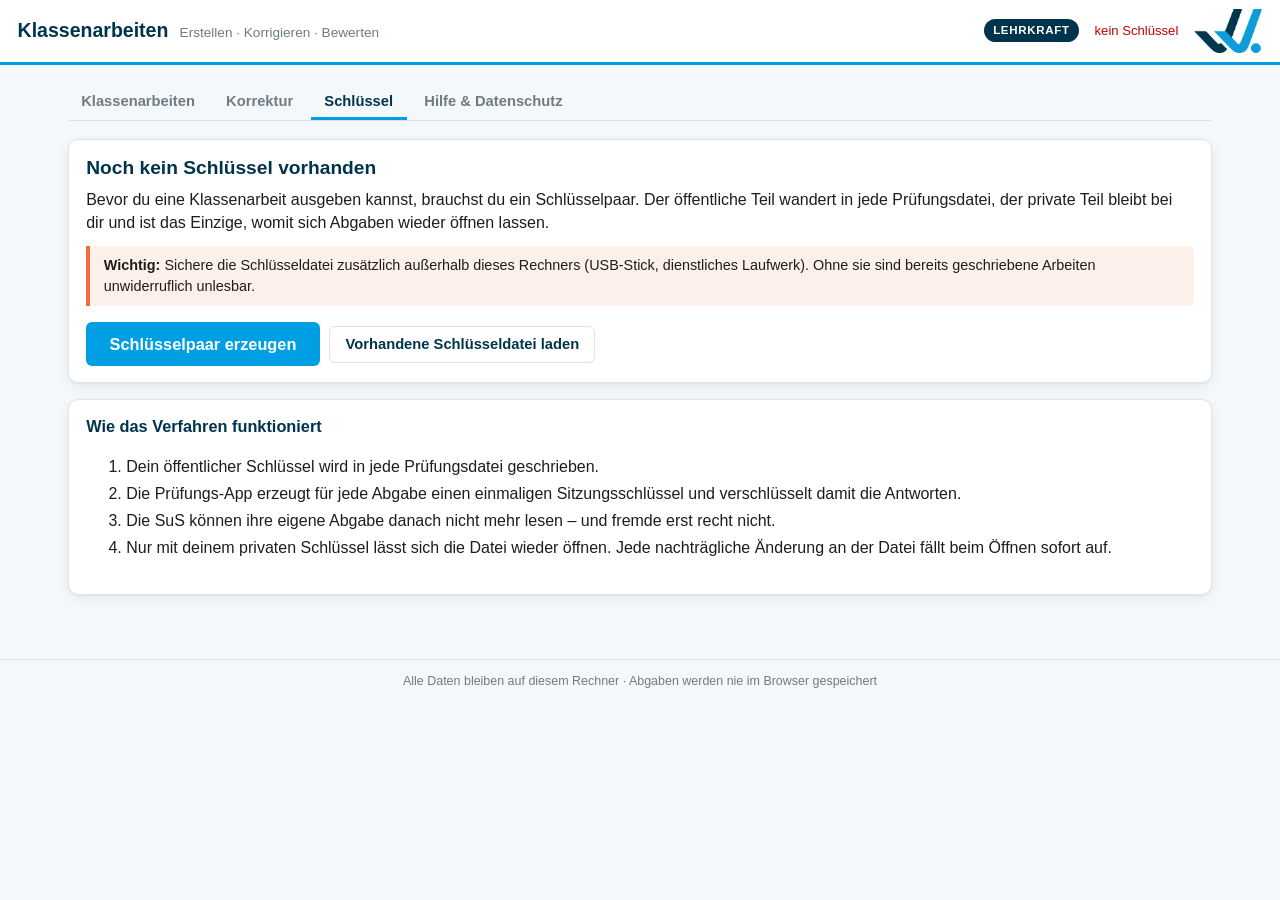
==== app/lehrer/index.html @ 2218c268 "Prüfungs-App, Lehrer-Werkzeug, Druckausgabe und Dokumentation Zwei getrennte Programme, beide rein l" ====
<!doctype html>
<html lang="de">
<head>
<meta charset="utf-8">
<meta name="viewport" content="width=device-width, initial-scale=1">
<meta name="robots" content="noindex, nofollow">
<title>Klassenarbeiten – Lehrkraft – JJWS</title>
<link rel="stylesheet" href="../shared/theme.css">
<link rel="stylesheet" href="../shared/druck.css">
<link rel="icon" href="../../assets/logo/JJWS_Bildmarke_bunt.png">
<style>
  .ablage-aktiv { outline: 3px dashed var(--blue); outline-offset: 4px; }
  .ablage {
    border: 2px dashed var(--grey-200);
    border-radius: var(--radius-lg);
    padding: 1.6rem 1.2rem;
    text-align: center;
    background: var(--paper);
  }
  .aufgaben-liste > li { list-style: none; }
  .aufgabe-karte {
    border: 1px solid var(--grey-200);
    border-left: 4px solid var(--blue);
    border-radius: var(--radius);
    background: var(--paper);
    margin-bottom: .7rem;
  }
  .aufgabe-karte > summary {
    cursor: pointer;
    padding: .6rem .8rem;
    display: flex;
    align-items: center;
    gap: .6rem;
    font-weight: 600;
    color: var(--navy);
  }
  .aufgabe-karte > summary::-webkit-details-marker { display: none; }
  .aufgabe-karte > summary::before { content: "▸"; color: var(--blue); }
  .aufgabe-karte[open] > summary::before { content: "▾"; }
  .aufgabe-karte .koerper { padding: .2rem .9rem 1rem; border-top: 1px solid var(--grey-100); }
  .teil-zeile {
    display: grid;
    gap: .4rem;
    align-items: center;
    padding: .35rem 0;
    border-bottom: 1px dotted var(--grey-200);
  }
  .teil-zeile:last-child { border-bottom: 0; }
  .sit-karte {
    border: 1px solid var(--grey-200);
    border-radius: var(--radius);
    padding: .7rem .85rem;
    cursor: pointer;
    background: var(--paper);
    text-align: left;
    font-family: var(--font);
  }
  .sit-karte:hover { border-color: var(--blue); background: var(--blue-100); }
  .sit-karte.gewaehlt { border-color: var(--blue); border-width: 2px; background: var(--blue-100); }
  .sus-liste button {
    width: 100%;
    text-align: left;
    border: 1px solid var(--grey-200);
    background: var(--paper);
    border-radius: var(--radius);
    padding: .45rem .6rem;
    margin-bottom: .3rem;
    cursor: pointer;
    font-family: var(--font);
    font-size: .88rem;
    display: flex;
    justify-content: space-between;
    gap: .5rem;
    align-items: center;
  }
  .sus-liste button:hover { border-color: var(--blue); }
  .sus-liste button[aria-current="true"] { background: var(--navy); color: #fff; border-color: var(--navy); }
  .balken { display: flex; height: 1.4rem; border-radius: 4px; overflow: hidden; border: 1px solid var(--grey-200); }
  .balken > span { display: block; }
</style>
</head>
<body>

<header class="app-header">
  <div class="titel">
    <h1>Klassenarbeiten</h1>
    <span class="sub" id="kopf-unter">Erstellen · Korrigieren · Bewerten</span>
  </div>
  <div class="kopf-rechts">
    <span class="rollen-chip">Lehrkraft</span>
    <span class="klein grau" id="schluessel-anzeige"></span>
    <img class="logo" src="../../assets/logo/JJWS_Bildmarke_bunt.png" alt="Johann-Jakob-Widmann-Schule">
  </div>
</header>

<main class="wrap">
  <nav class="tabs" id="tabs" role="tablist"></nav>
  <div id="inhalt"></div>
</main>

<footer class="app-fuss">
  Alle Daten bleiben auf diesem Rechner · Abgaben werden nie im Browser gespeichert
</footer>

<script type="module" src="./app.js"></script>
</body>
</html>
---- app/shared/theme.css ----
/* ==========================================================================
   JJWS Corporate Design – gemeinsame Design-Schicht für beide Apps
   Johann-Jakob-Widmann-Schule Heilbronn
   Keine externen Ressourcen (keine Google Fonts, kein CDN) – DSGVO-konform.
   ========================================================================== */

:root {
  /* Markenfarben */
  --navy: #00344d;
  --navy-800: #002536;
  --navy-100: #d9e6ec;
  --blue: #009fe3;
  --blue-700: #007cb3;
  --blue-100: #eaf6fc;
  --ink: #1d1d1b;
  --grey: #6e7b85;
  --grey-200: #dfe4e8;
  --grey-100: #eef1f3;
  --paper: #ffffff;
  --canvas: #f5f8fa;

  /* Signalfarben – nur funktional */
  --red: #c00000;
  --red-100: #fbeaea;
  --green: #1e7a45;
  --green-100: #e7f4ec;
  --orange: #f26b43;
  --orange-100: #fdefea;

  /* Maße */
  --radius: 6px;
  --radius-lg: 10px;
  --shadow: 0 1px 2px rgba(0, 52, 77, 0.08), 0 4px 14px rgba(0, 52, 77, 0.06);
  --font: "Open Sans", Arial, Helvetica, sans-serif;
  --mono: "Cascadia Mono", "Consolas", "DejaVu Sans Mono", "Courier New", monospace;
}

* { box-sizing: border-box; }

html, body {
  margin: 0;
  padding: 0;
}

body {
  font-family: var(--font);
  font-size: 16px;
  line-height: 1.45;
  color: var(--ink);
  background: var(--canvas);
  -webkit-text-size-adjust: 100%;
}

h1, h2, h3, h4 {
  font-family: var(--font);
  color: var(--navy);
  line-height: 1.25;
  margin: 0 0 .5rem;
}
h1 { font-size: 1.5rem; font-weight: 700; }
h2 { font-size: 1.2rem; font-weight: 700; }
h3 { font-size: 1.02rem; font-weight: 700; }
h4 { font-size: .92rem; font-weight: 700; letter-spacing: .02em; text-transform: uppercase; color: var(--grey); }

p { margin: 0 0 .7rem; }
a { color: var(--blue-700); }
a:hover { color: var(--navy); }

/* --------------------------------------------------------------- Kopfzeile */
/* Logo laut CD bei HTML immer OBEN RECHTS. */
.app-header {
  display: flex;
  align-items: center;
  justify-content: space-between;
  gap: 1rem;
  background: var(--paper);
  border-bottom: 3px solid var(--blue);
  padding: .55rem 1.1rem;
  position: sticky;
  top: 0;
  z-index: 40;
}
.app-header .titel { display: flex; align-items: baseline; gap: .7rem; flex-wrap: wrap; }
.app-header h1 { margin: 0; font-size: 1.22rem; }
.app-header .sub { color: var(--grey); font-size: .85rem; }
.app-header img.logo { height: 44px; width: auto; display: block; }
.app-header .kopf-rechts { display: flex; align-items: center; gap: 1rem; }

/* Rolle klar kennzeichnen, damit niemand die falsche App öffnet */
.rollen-chip {
  font-size: .72rem;
  font-weight: 700;
  letter-spacing: .06em;
  text-transform: uppercase;
  padding: .2rem .55rem;
  border-radius: 999px;
  background: var(--navy);
  color: #fff;
}
.rollen-chip.sus { background: var(--blue); }

/* ------------------------------------------------------------------ Layout */
.wrap { max-width: 1180px; margin: 0 auto; padding: 1.2rem 1.1rem 4rem; }
.wrap-schmal { max-width: 780px; }
.zeile { display: flex; gap: .6rem; align-items: center; flex-wrap: wrap; }
.zeile-eng { display: flex; gap: .35rem; align-items: center; flex-wrap: wrap; }
.spalten { display: grid; gap: 1rem; }
.spalten-2 { grid-template-columns: repeat(auto-fit, minmax(280px, 1fr)); }
.spalten-3 { grid-template-columns: repeat(auto-fit, minmax(215px, 1fr)); }
.schieb-rechts { margin-left: auto; }
.stapel > * + * { margin-top: .6rem; }
.abstand-oben { margin-top: 1.1rem; }
.trenner { height: 1px; background: var(--grey-200); border: 0; margin: 1.1rem 0; }

/* ------------------------------------------------------------------- Karte */
.karte {
  background: var(--paper);
  border: 1px solid var(--grey-200);
  border-radius: var(--radius-lg);
  padding: 1rem 1.1rem;
  box-shadow: var(--shadow);
}
.karte + .karte { margin-top: 1rem; }
.karte-kopf {
  display: flex;
  align-items: center;
  justify-content: space-between;
  gap: .8rem;
  flex-wrap: wrap;
  margin-bottom: .7rem;
}
.karte-kopf h2, .karte-kopf h3 { margin: 0; }

/* ---------------------------------------------------------------- Buttons */
.btn {
  font-family: var(--font);
  font-size: .92rem;
  font-weight: 600;
  padding: .48rem .95rem;
  border-radius: var(--radius);
  border: 1px solid transparent;
  background: var(--blue);
  color: #fff;
  cursor: pointer;
  transition: background .12s ease, border-color .12s ease, color .12s ease;
  display: inline-flex;
  align-items: center;
  gap: .4rem;
  text-decoration: none;
  line-height: 1.3;
}
.btn:hover:not(:disabled) { background: var(--navy); }
.btn:disabled { opacity: .45; cursor: not-allowed; }
.btn.sekundaer { background: var(--paper); color: var(--navy); border-color: var(--grey-200); }
.btn.sekundaer:hover:not(:disabled) { background: var(--blue-100); border-color: var(--blue); color: var(--navy); }
.btn.dunkel { background: var(--navy); }
.btn.dunkel:hover:not(:disabled) { background: var(--navy-800); }
.btn.warnung { background: var(--paper); color: var(--red); border-color: var(--grey-200); }
.btn.warnung:hover:not(:disabled) { background: var(--red-100); border-color: var(--red); }
.btn.gross { font-size: 1.02rem; padding: .65rem 1.4rem; }
.btn.klein { font-size: .82rem; padding: .3rem .6rem; }

/* ------------------------------------------------------------- Formulare */
label.feld { display: block; margin-bottom: .75rem; }
label.feld > span.bez {
  display: block;
  font-size: .8rem;
  font-weight: 700;
  color: var(--navy);
  margin-bottom: .22rem;
}
label.feld > span.hinweis { display: block; font-size: .78rem; color: var(--grey); margin-top: .2rem; }

input[type="text"], input[type="number"], input[type="password"], input[type="date"],
select, textarea {
  font-family: var(--font);
  font-size: .95rem;
  color: var(--ink);
  width: 100%;
  padding: .45rem .6rem;
  border: 1px solid var(--grey-200);
  border-radius: var(--radius);
  background: var(--paper);
}
textarea { resize: vertical; min-height: 4.5rem; line-height: 1.4; }
input:focus, select:focus, textarea:focus {
  outline: 2px solid var(--blue);
  outline-offset: 0;
  border-color: var(--blue);
}
input[type="checkbox"], input[type="radio"] { width: 1.05rem; height: 1.05rem; accent-color: var(--blue); margin: 0; }
input.schmal, select.schmal { width: auto; min-width: 5.5rem; }
fieldset { border: 1px solid var(--grey-200); border-radius: var(--radius); padding: .7rem .9rem; margin: 0 0 .8rem; }
legend { font-size: .8rem; font-weight: 700; color: var(--navy); padding: 0 .3rem; }

/* Code-Eingabe */
textarea.code, pre.code, code {
  font-family: var(--mono);
  font-size: .88rem;
  tab-size: 4;
}
textarea.code {
  min-height: 13rem;
  line-height: 1.5;
  background: #fbfdfe;
  white-space: pre;
  overflow-wrap: normal;
  overflow-x: auto;
}
pre.code {
  background: var(--navy-800);
  color: #e7f2f7;
  padding: .7rem .85rem;
  border-radius: var(--radius);
  overflow-x: auto;
  margin: 0;
  line-height: 1.45;
}
pre.ausgabe {
  background: var(--grey-100);
  color: var(--ink);
  border: 1px solid var(--grey-200);
  padding: .6rem .75rem;
  border-radius: var(--radius);
  overflow-x: auto;
  margin: 0;
  font-family: var(--mono);
  font-size: .85rem;
  white-space: pre-wrap;
  max-height: 18rem;
}
code:not(pre code) {
  background: var(--blue-100);
  padding: .08rem .3rem;
  border-radius: 3px;
  color: var(--navy);
}

/* --------------------------------------------------------------- Hinweise */
.hinweis {
  border-left: 4px solid var(--blue);
  background: var(--blue-100);
  padding: .6rem .85rem;
  border-radius: 0 var(--radius) var(--radius) 0;
  font-size: .9rem;
}
.hinweis.gut { border-left-color: var(--green); background: var(--green-100); }
.hinweis.warn { border-left-color: var(--orange); background: var(--orange-100); }
.hinweis.fehler { border-left-color: var(--red); background: var(--red-100); }
.hinweis p:last-child { margin-bottom: 0; }

.plakette {
  display: inline-flex;
  align-items: center;
  gap: .3rem;
  font-size: .76rem;
  font-weight: 700;
  padding: .13rem .5rem;
  border-radius: 999px;
  background: var(--grey-100);
  color: var(--grey);
  white-space: nowrap;
}
.plakette.gut { background: var(--green-100); color: var(--green); }
.plakette.teil { background: var(--orange-100); color: #a8431f; }
.plakette.fehler { background: var(--red-100); color: var(--red); }
.plakette.info { background: var(--blue-100); color: var(--navy); }
.plakette.offen { background: var(--navy); color: #fff; }

/* --------------------------------------------------------------- Tabellen */
table.liste {
  width: 100%;
  border-collapse: collapse;
  font-size: .9rem;
  background: var(--paper);
}
table.liste th {
  background: var(--navy);
  color: #fff;
  text-align: left;
  font-weight: 700;
  padding: .45rem .6rem;
  white-space: nowrap;
  font-size: .82rem;
}
table.liste td { padding: .4rem .6rem; border-bottom: 1px solid var(--grey-200); vertical-align: top; }
table.liste tbody tr:nth-child(even) { background: #fafcfd; }
table.liste tbody tr:hover { background: var(--blue-100); }
table.liste td.zahl, table.liste th.zahl { text-align: right; font-variant-numeric: tabular-nums; }
.tabelle-scroll { overflow-x: auto; }

/* ------------------------------------------------------------------- Tabs */
.tabs {
  display: flex;
  gap: .25rem;
  border-bottom: 1px solid var(--grey-200);
  margin-bottom: 1.1rem;
  overflow-x: auto;
}
.tabs button {
  font-family: var(--font);
  font-size: .92rem;
  font-weight: 600;
  color: var(--grey);
  background: none;
  border: 0;
  border-bottom: 3px solid transparent;
  padding: .55rem .85rem;
  cursor: pointer;
  white-space: nowrap;
}
.tabs button:hover { color: var(--navy); }
.tabs button[aria-selected="true"] { color: var(--navy); border-bottom-color: var(--blue); }

/* ------------------------------------------------- Aufgabenbox (wie AB-CD) */
.aufgabe {
  border: 1px solid var(--blue);
  border-left-width: 5px;
  background: var(--paper);
  border-radius: var(--radius);
  padding: .9rem 1.05rem;
  margin-bottom: 1rem;
}
.aufgabe > .kopf {
  display: flex;
  justify-content: space-between;
  align-items: baseline;
  gap: .8rem;
  margin-bottom: .5rem;
  flex-wrap: wrap;
}
.aufgabe > .kopf .nr { font-weight: 700; color: var(--navy); font-size: 1rem; }
.aufgabe > .kopf .punkte { font-size: .82rem; color: var(--grey); font-weight: 600; white-space: nowrap; }
.aufgabe .text { margin-bottom: .7rem; }
.aufgabe .text ul, .aufgabe .text ol { margin: .3rem 0 .7rem 1.2rem; padding: 0; }

/* Antwortoptionen */
.option {
  display: flex;
  gap: .55rem;
  align-items: flex-start;
  padding: .4rem .55rem;
  border: 1px solid var(--grey-200);
  border-radius: var(--radius);
  margin-bottom: .35rem;
  cursor: pointer;
  background: var(--paper);
}
.option:hover { border-color: var(--blue); background: var(--blue-100); }
.option input { margin-top: .18rem; flex: none; }
.option.gewaehlt { border-color: var(--blue); background: var(--blue-100); }
.option.loesung { border-color: var(--green); background: var(--green-100); }
.option.falsch-gewaehlt { border-color: var(--red); background: var(--red-100); }

/* Lückentext */
input.luecke {
  display: inline-block;
  width: auto;
  min-width: 7rem;
  padding: .12rem .35rem;
  font-family: var(--mono);
  font-size: .9rem;
  border: 0;
  border-bottom: 2px solid var(--blue);
  border-radius: 0;
  background: var(--blue-100);
}

/* ---------------------------------------------------- Navigation Prüfung */
.aufgaben-nav { display: flex; flex-wrap: wrap; gap: .3rem; }
.aufgaben-nav button {
  font-family: var(--font);
  width: 2.15rem;
  height: 2.15rem;
  border-radius: var(--radius);
  border: 1px solid var(--grey-200);
  background: var(--paper);
  color: var(--navy);
  font-weight: 700;
  font-size: .85rem;
  cursor: pointer;
  position: relative;
}
.aufgaben-nav button:hover { border-color: var(--blue); }
.aufgaben-nav button[aria-current="true"] { background: var(--navy); color: #fff; border-color: var(--navy); }
.aufgaben-nav button.bearbeitet::after {
  content: "";
  position: absolute;
  right: 3px;
  bottom: 3px;
  width: 6px;
  height: 6px;
  border-radius: 50%;
  background: var(--blue);
}
.aufgaben-nav button[aria-current="true"].bearbeitet::after { background: #fff; }

/* Fortschritt */
.fortschritt { height: 6px; background: var(--grey-200); border-radius: 999px; overflow: hidden; }
.fortschritt > i { display: block; height: 100%; background: var(--blue); transition: width .2s ease; }

/* --------------------------------------------------------------- Diverses */
.klein { font-size: .82rem; }
.grau { color: var(--grey); }
.fett { font-weight: 700; }
.mono { font-family: var(--mono); }
.zentriert { text-align: center; }
.nowrap { white-space: nowrap; }
.leer { color: var(--grey); font-style: italic; padding: .8rem 0; }
.verborgen { display: none !important; }

.note-gross {
  font-size: 2.1rem;
  font-weight: 700;
  color: var(--navy);
  line-height: 1;
  font-variant-numeric: tabular-nums;
}

.kennzahl { background: var(--blue-100); border-radius: var(--radius); padding: .6rem .8rem; }
.kennzahl .wert { font-size: 1.5rem; font-weight: 700; color: var(--navy); line-height: 1.1; font-variant-numeric: tabular-nums; }
.kennzahl .bez { font-size: .78rem; color: var(--grey); font-weight: 600; }

/* Modaler Dialog */
dialog {
  border: 0;
  border-radius: var(--radius-lg);
  padding: 0;
  max-width: min(680px, 94vw);
  box-shadow: 0 12px 40px rgba(0, 52, 77, .25);
}
dialog::backdrop { background: rgba(0, 37, 54, .45); }
dialog .dlg-inhalt { padding: 1.1rem 1.2rem; }
dialog h2 { margin-top: 0; }

/* Fußzeile */
.app-fuss {
  border-top: 1px solid var(--grey-200);
  color: var(--grey);
  font-size: .78rem;
  padding: .8rem 1.1rem;
  text-align: center;
}

/* Statusleiste unten (Prüfungs-App) */
.statusleiste {
  position: fixed;
  left: 0;
  right: 0;
  bottom: 0;
  background: var(--paper);
  border-top: 1px solid var(--grey-200);
  padding: .5rem 1.1rem;
  display: flex;
  align-items: center;
  gap: .8rem;
  z-index: 30;
  box-shadow: 0 -2px 10px rgba(0, 52, 77, .06);
}

/* ------------------------------------------------------------- Druckansicht */
@media print {
  body { background: #fff; }
  .app-header { position: static; }
  .statusleiste, .tabs, .btn, .nicht-drucken { display: none !important; }
  .karte { box-shadow: none; border-color: #ccc; break-inside: avoid; }
  .aufgabe { break-inside: avoid; }
  table.liste th { background: #00344d !important; -webkit-print-color-adjust: exact; print-color-adjust: exact; }
}

/* ==========================================================================
   Kleine Bildschirme

   Die Prüfungs-App läuft im Unterricht am PC, aber Klassenarbeiten werden
   auch mal abends am Handy vorbereitet. Deshalb sind beide Apps bis hinunter
   zu ~340 px Breite bedienbar: Spalten brechen um, Tabellen scrollen in
   ihrem eigenen Kasten, Tippziele bleiben groß genug.
   ========================================================================== */

/* Zwei-Spalten-Arbeitsfläche der Korrektur */
.spalten-korrektur {
  display: grid;
  gap: 1rem;
  grid-template-columns: minmax(15rem, 20rem) minmax(0, 1fr);
}

@media (max-width: 1000px) {
  .spalten-korrektur { grid-template-columns: minmax(0, 1fr); }
  .wrap { padding: 1rem .8rem 5rem; }
}

@media (max-width: 760px) {
  body { font-size: 15px; }

  .app-header {
    padding: .5rem .7rem;
    gap: .5rem;
    flex-wrap: wrap;
  }
  .app-header h1 { font-size: 1.05rem; }
  .app-header .sub { width: 100%; order: 3; font-size: .78rem; }
  .app-header img.logo { height: 34px; }
  .app-header .kopf-rechts { gap: .5rem; }

  .karte { padding: .85rem .8rem; border-radius: 8px; }
  .spalten-2, .spalten-3 { grid-template-columns: minmax(0, 1fr); }

  /* Tippziele: mindestens ~44 px hoch */
  .btn { padding: .6rem 1rem; }
  .btn.klein { padding: .45rem .7rem; font-size: .85rem; }
  input[type="text"], input[type="number"], input[type="password"],
  input[type="date"], select, textarea { padding: .6rem .65rem; font-size: 16px; }
  /* 16 px verhindert, dass iOS beim Antippen hineinzoomt. */
  input[type="checkbox"], input[type="radio"] { width: 1.3rem; height: 1.3rem; }

  /* Editor-Zeilen (Antwortoptionen, Testfälle …) untereinander */
  .teil-zeile { grid-template-columns: minmax(0, 1fr) !important; }
  .teil-zeile > button { justify-self: end; }

  .aufgabe-karte > summary { flex-wrap: wrap; padding: .7rem .6rem; }
  .aufgabe-karte .koerper { padding: .2rem .6rem 1rem; }

  .tabs { gap: 0; }
  .tabs button { padding: .55rem .6rem; font-size: .86rem; }

  .statusleiste { flex-wrap: wrap; gap: .4rem .6rem; padding: .45rem .6rem; }
  .aufgaben-nav { order: 3; width: 100%; }
  .aufgaben-nav button { width: 2.4rem; height: 2.4rem; }

  .note-gross { font-size: 1.7rem; }
  dialog { max-width: 96vw; }
  dialog .dlg-inhalt { padding: .9rem .8rem; }

  /* Zwei nebeneinanderliegende Code-Felder untereinander */
  textarea.code { min-height: 11rem; font-size: .84rem; }
}

@media (max-width: 420px) {
  .app-header .rollen-chip { display: none; }
  .karte-kopf { flex-direction: column; align-items: flex-start; }
  .zeile > .schieb-rechts { display: none; }
  .zeile { gap: .45rem; }
  .btn { width: 100%; justify-content: center; }
  .btn.klein, .zeile-eng .btn { width: auto; }
}

/* Druckvorschau auf schmalen Bildschirmen verkleinern, damit das A4-Blatt
   nicht seitlich herausragt. Beim echten Druck greift das nicht. */
@media screen and (max-width: 230mm) {
  .druck-buehne .blatt {
    transform: scale(calc(min(1, (100vw - 1.5rem) / 210mm)));
    transform-origin: top center;
    margin-bottom: calc(1.2rem - 297mm * (1 - min(1, (100vw - 1.5rem) / 210mm)));
  }
}
---- app/shared/druck.css ----
/* ==========================================================================
   Druckausgabe im Layout der JJWS-Klassenarbeit.

   Die Seiten werden von druck.js als feste A4-Blätter aufgebaut (210×297 mm).
   Dadurch stimmen Seitenumbrüche, Kopf-/Fußzeile und die Seitenzählung
   „Seite 3/6“ auch im PDF, das der Browser beim Drucken erzeugt.
   ========================================================================== */

.druck-buehne {
  position: fixed;
  inset: 0;
  z-index: 100;
  background: #55636b;
  overflow: auto;
  padding: 1.5rem 0 4rem;
}

.druck-leiste {
  position: sticky;
  top: 0;
  z-index: 2;
  display: flex;
  align-items: center;
  gap: .6rem;
  flex-wrap: wrap;
  background: #00344d;
  color: #fff;
  padding: .55rem 1rem;
  margin: -1.5rem 0 1.5rem;
  font-size: .9rem;
}
.druck-leiste .titel { font-weight: 700; }
.druck-leiste .hinweis-klein { opacity: .8; font-size: .8rem; }

/* --------------------------------------------------------------- Das Blatt */

.blatt {
  width: 210mm;
  height: 297mm;
  margin: 0 auto 1.2rem;
  background: #fff;
  color: #1d1d1b;
  font-family: "Open Sans", Arial, Helvetica, sans-serif;
  font-size: 10.5pt;
  line-height: 1.38;
  position: relative;
  box-shadow: 0 6px 22px rgba(0, 0, 0, .3);
  overflow: hidden;
  box-sizing: border-box;
  padding: 14mm 18mm 14mm 18mm;
  display: flex;
  flex-direction: column;
}

/* Kopfzeile: links Arbeit, Mitte Fach, rechts Klasse + Bildmarke */
.blatt > .kopf {
  flex: none;
  display: grid;
  grid-template-columns: 1fr auto 1fr;
  align-items: center;
  gap: 4mm;
  font-size: 9.5pt;
  margin-bottom: 5mm;
}
.blatt > .kopf .mitte { text-align: center; }
.blatt > .kopf .rechts {
  display: flex;
  align-items: center;
  justify-content: flex-end;
  gap: 3mm;
  font-weight: 700;
}
.blatt > .kopf img { height: 9mm; width: auto; display: block; }
.blatt.deckblatt > .kopf img { height: 0; } /* auf dem Deckblatt steht das Logo groß beim Titel */

/* Inhaltsbereich – hier hinein paginiert druck.js */
.blatt > .koerper { flex: 1 1 auto; min-height: 0; overflow: hidden; }

/* Fußzeile */
.blatt > .fuss {
  flex: none;
  display: grid;
  grid-template-columns: 1fr auto 1fr;
  align-items: center;
  gap: 4mm;
  font-size: 9pt;
  border-top: .4mm solid #1d1d1b;
  padding-top: 1.5mm;
  margin-top: 4mm;
}
.blatt > .fuss .mitte { text-align: center; }
.blatt > .fuss .rechts { text-align: right; }

/* ------------------------------------------------------------- Deckblatt */

.deck-titel {
  display: grid;
  grid-template-columns: 1fr auto;
  align-items: center;
  gap: 6mm;
  margin: 3mm 0 6mm;
}
.deck-titel h1 {
  font-size: 20pt;
  font-weight: 700;
  text-align: center;
  margin: 0;
  color: #1d1d1b;
}
.deck-titel img { height: 17mm; width: auto; display: block; }

table.deck-kopf {
  width: 100%;
  border-collapse: collapse;
  margin-bottom: 7mm;
}
table.deck-kopf td {
  border: .35mm solid #1d1d1b;
  padding: 2mm 2.5mm 5mm;
  font-size: 10pt;
  vertical-align: top;
}
table.deck-kopf td.eng { padding-bottom: 2mm; }
/* Ausgefüllte Fassungen brauchen keinen Schreibraum – enger setzen. */
table.deck-kopf.gedruckt td { padding: 2mm 2.5mm; }

/* Deckblatt der ausgefüllten Fassungen: enger, damit Übersicht und
   Bewertungskasten zusammen auf ein Blatt passen. */
.blatt.deckblatt.eng .deck-titel { margin: 2mm 0 3mm; }
.blatt.deckblatt.eng .deck-titel h1 { font-size: 18pt; }
.blatt.deckblatt.eng table.deck-kopf { margin-bottom: 4mm; }
.blatt.deckblatt.eng table.uebersicht { margin-bottom: 4mm; }
table.deck-kopf .bez { font-size: 9.5pt; }
table.deck-kopf .wert { font-weight: 700; display: block; margin-top: .8mm; }

table.uebersicht {
  width: 100%;
  border-collapse: collapse;
  margin-bottom: 6mm;
}
table.uebersicht th {
  background: #00344d;
  color: #fff;
  font-size: 10pt;
  font-weight: 700;
  padding: 3mm 2.5mm;
  border: .35mm solid #00344d;
  text-align: center;
}
table.uebersicht td {
  border: .35mm solid #1d1d1b;
  padding: 4mm 2.5mm;
  font-size: 10pt;
  text-align: center;
}
/* Bei vielen Aufgaben enger setzen, damit das Deckblatt eine Seite bleibt. */
table.uebersicht.kompakt td { padding: 2mm 2.5mm; font-size: 9.5pt; }
table.uebersicht.kompakt th { padding: 2mm 2.5mm; font-size: 9.5pt; }
table.uebersicht.sehr-kompakt td { padding: 1.2mm 2mm; font-size: 9pt; }
table.uebersicht.sehr-kompakt th { padding: 1.5mm 2mm; font-size: 9pt; }
table.uebersicht td.aufgabe { text-align: left; }
table.uebersicht tbody tr:nth-child(even) { background: #f0f0f0; }
table.uebersicht td.punkte { font-weight: 700; }

.deck-bewertung h2 {
  color: #007cb3;
  font-size: 13pt;
  font-weight: 700;
  margin: 0 0 1.5mm;
  border-bottom: .5mm solid #1d1d1b;
  padding-bottom: 1mm;
}
table.bewertung {
  width: 100%;
  border-collapse: collapse;
  margin-top: 3mm;
}
table.bewertung td {
  border: .35mm solid #1d1d1b;
  padding: 3mm 2.5mm;
  font-size: 10.5pt;
}
table.bewertung td.bez { font-weight: 700; width: 32mm; }
table.bewertung td.gross { font-size: 15pt; font-weight: 700; text-align: center; }
table.bewertung td.note-feld { font-size: 15pt; font-weight: 700; }

/* --------------------------------------------------------- Inhaltselemente */

.abschnitt-titel {
  color: #007cb3;
  font-size: 13.5pt;
  font-weight: 700;
  margin: 6mm 0 2mm;
  border-bottom: .5mm solid #1d1d1b;
  padding-bottom: 1mm;
  break-after: avoid;
}
.abschnitt-titel:first-child { margin-top: 0; }

.situation {
  border: .5mm solid #1d1d1b;
  padding: 3mm 3.5mm;
  text-align: justify;
  hyphens: auto;
  margin-bottom: 6mm;
}

.aufgabe-kasten {
  border: .35mm solid #1d1d1b;
  padding: 2.5mm 3mm;
  margin-bottom: 4mm;
}
.aufgabe-kasten .kopfzeile {
  display: flex;
  align-items: baseline;
  gap: 2.5mm;
  margin-bottom: 1mm;
}
.aufgabe-kasten .nummer {
  flex: none;
  width: 5mm;
  height: 5mm;
  border-radius: 50%;
  background: #b8bcbf;
  color: #fff;
  font-size: 8.5pt;
  font-weight: 700;
  display: flex;
  align-items: center;
  justify-content: center;
  align-self: center;
}
.aufgabe-kasten .bez { font-weight: 700; }
.aufgabe-kasten .inhalt { margin-left: 7.5mm; }
.aufgabe-kasten p { margin: 0 0 1.5mm; }
.aufgabe-kasten p.anschluss {
  font-style: italic;
  color: #37444d;
  border-left: .6mm solid #009fe3;
  padding-left: 2mm;
  margin-bottom: 2mm;
}
.aufgabe-kasten ul, .aufgabe-kasten ol { margin: 1mm 0 1.5mm 5mm; padding: 0; }
.aufgabe-kasten code {
  font-family: "Consolas", "DejaVu Sans Mono", monospace;
  font-size: 9.5pt;
  background: #eef1f3;
  padding: 0 .8mm;
}

.antwort-bereich { margin: 2mm 0 5mm; }

/* Schreiblinien */
.linien { margin-top: 3mm; }
.linien .linie { border-bottom: .3mm solid #1d1d1b; height: 8mm; }

/* Kästchen zum Ankreuzen */
.kaestchen {
  display: inline-block;
  width: 4mm;
  height: 4mm;
  border: .35mm solid #1d1d1b;
  margin-right: 2mm;
  vertical-align: -.6mm;
  text-align: center;
  line-height: 3.4mm;
  font-size: 9pt;
  font-weight: 700;
}
.wahl-zeile { display: flex; align-items: flex-start; gap: 0; margin-bottom: 1.6mm; }
.wahl-zeile .text { flex: 1; }

table.raster {
  width: 100%;
  border-collapse: collapse;
  margin: 2mm 0 3mm;
  font-size: 10pt;
}
table.raster th, table.raster td {
  border: .35mm solid #1d1d1b;
  padding: 1.8mm 2mm;
  vertical-align: top;
}
table.raster th {
  background: #eef1f3;
  font-weight: 700;
  text-align: center;
  font-size: 9.5pt;
}
table.raster td.mitte { text-align: center; width: 22mm; }
table.raster td.nr { text-align: center; width: 8mm; }

.code-feld {
  font-family: "Consolas", "DejaVu Sans Mono", monospace;
  font-size: 9.5pt;
  line-height: 1.45;
  border: .35mm solid #1d1d1b;
  padding: 2mm 2.5mm;
  white-space: pre-wrap;
  word-break: break-word;
  background: #fbfcfd;
  margin: 2mm 0 3mm;
}
.code-feld.leer { background: repeating-linear-gradient(#fff 0 7.5mm, #d5dade 7.5mm 7.7mm); }

.luecke-druck {
  display: inline-block;
  min-width: 22mm;
  border-bottom: .35mm solid #1d1d1b;
  text-align: center;
  padding: 0 1mm;
}
.luecke-druck.gefuellt { font-weight: 700; }

/* ------------------------------------------------------- Korrektur-Elemente */

.korr-kopf {
  display: flex;
  align-items: baseline;
  justify-content: space-between;
  gap: 3mm;
  margin-bottom: 1.5mm;
}
.korr-punkte {
  font-weight: 700;
  font-size: 10.5pt;
  white-space: nowrap;
  border: .35mm solid #1d1d1b;
  padding: .6mm 2mm;
}
.korr-punkte.voll { background: #e7f4ec; border-color: #1e7a45; color: #14572f; }
.korr-punkte.teil { background: #fdefea; border-color: #f26b43; color: #9c3f1c; }
.korr-punkte.null { background: #fbeaea; border-color: #c00000; color: #c00000; }

.schuelerantwort {
  border-left: .8mm solid #009fe3;
  background: #f6fbfe;
  padding: 1.8mm 2.5mm;
  margin: 1.5mm 0 2mm;
  white-space: pre-wrap;
  word-break: break-word;
}
.schuelerantwort.leer { color: #6e7b85; font-style: italic; border-left-color: #b8bcbf; background: #f5f6f7; }
.schuelerantwort.code { font-family: "Consolas", "DejaVu Sans Mono", monospace; font-size: 9.5pt; }

ul.pruefliste { list-style: none; margin: 1.5mm 0 0; padding: 0; font-size: 9.5pt; }
ul.pruefliste li {
  display: grid;
  grid-template-columns: 5mm 1fr auto;
  gap: 1.5mm;
  padding: .6mm 0;
  border-bottom: .2mm dotted #c9d0d5;
  align-items: baseline;
}
ul.pruefliste li:last-child { border-bottom: 0; }
ul.pruefliste .zeichen { font-weight: 700; text-align: center; }
ul.pruefliste li.richtig .zeichen { color: #1e7a45; }
ul.pruefliste li.falsch .zeichen { color: #c00000; }
ul.pruefliste li.leer .zeichen, ul.pruefliste li.offen .zeichen { color: #6e7b85; }
ul.pruefliste .detail { color: #4a555d; font-size: 9pt; display: block; }
ul.pruefliste .p { white-space: nowrap; font-variant-numeric: tabular-nums; }

.korr-hinweis {
  font-size: 9pt;
  color: #6e7b85;
  margin-top: 1mm;
}
.korr-kommentar {
  border: .35mm solid #009fe3;
  background: #eaf6fc;
  padding: 1.8mm 2.5mm;
  margin-top: 2mm;
  font-size: 9.5pt;
}
.korr-kommentar .bez { font-weight: 700; color: #00344d; }

/* Notenschlüsselblatt */
table.schluessel {
  width: 100%;
  border-collapse: collapse;
  font-size: 9.5pt;
}
table.schluessel th {
  background: #00344d;
  color: #fff;
  padding: 2mm;
  border: .3mm solid #00344d;
}
table.schluessel td { border: .3mm solid #6e7b85; padding: 1.6mm 2mm; text-align: center; }
table.schluessel tbody tr:nth-child(even) { background: #f0f4f6; }

.spalten-druck { column-count: 3; column-gap: 6mm; }
.spalten-druck table { width: 100%; break-inside: avoid; }

/* --------------------------------------------------------------- Drucken */

@media print {
  html, body { background: #fff !important; margin: 0 !important; padding: 0 !important; }
  body > *:not(.druck-buehne) { display: none !important; }
  .druck-buehne {
    position: static;
    background: #fff;
    padding: 0;
    overflow: visible;
  }
  .druck-leiste { display: none !important; }
  .blatt {
    margin: 0;
    box-shadow: none;
    break-after: page;
    page-break-after: always;
  }
  .blatt:last-child { break-after: auto; page-break-after: auto; }
  * { -webkit-print-color-adjust: exact; print-color-adjust: exact; }
}

@page {
  size: A4 portrait;
  margin: 0;
}

/* Fortsetzung eines Blocks auf dem nächsten Blatt: oben offen darstellen,
   damit erkennbar ist, dass es sich um denselben Kasten handelt. */
.aufgabe-kasten.fortsetzung,
.situation.fortsetzung,
.code-feld.fortsetzung,
.schuelerantwort.fortsetzung {
  border-top-style: dashed;
}
.aufgabe-kasten.fortsetzung::before,
.code-feld.fortsetzung::before {
  content: "(Fortsetzung)";
  display: block;
  font-size: 8pt;
  font-style: italic;
  color: #6e7b85;
  margin-bottom: 1mm;
}
table.fortsetzung caption { display: none; }
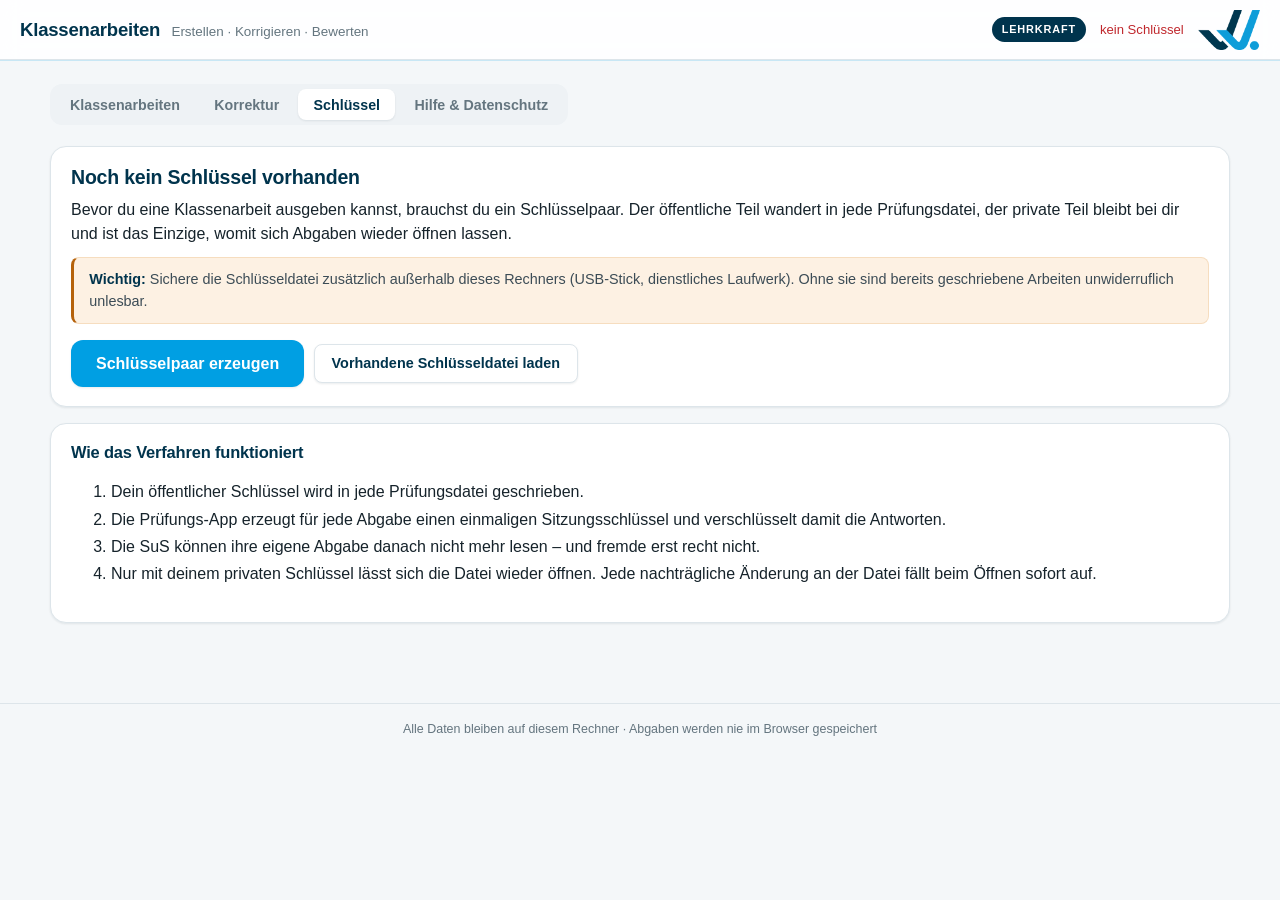
==== commit 6e0c778c: "Modernes Design, einfachere Bedienung und Syntaxhervorhebung Code-Editor (app/shared/code-editor.js)" ====
--- a/app/lehrer/index.html
+++ b/app/lehrer/index.html
@@ -9,62 +9,88 @@
 <link rel="stylesheet" href="../shared/druck.css">
 <link rel="icon" href="../../assets/logo/JJWS_Bildmarke_bunt.png">
 <style>
-  .ablage-aktiv { outline: 3px dashed var(--blue); outline-offset: 4px; }
-  .ablage {
-    border: 2px dashed var(--grey-200);
-    border-radius: var(--radius-lg);
-    padding: 1.6rem 1.2rem;
-    text-align: center;
-    background: var(--paper);
-  }
+  /* Nur in dieser App gebrauchte Ergänzungen */
   .aufgaben-liste > li { list-style: none; }
+
   .aufgabe-karte {
     border: 1px solid var(--grey-200);
-    border-left: 4px solid var(--blue);
-    border-radius: var(--radius);
+    border-left: 3px solid var(--blue);
+    border-radius: var(--r);
     background: var(--paper);
-    margin-bottom: .7rem;
+    margin-bottom: .6rem;
+    box-shadow: var(--schatten-1);
+    transition: box-shadow var(--uebergang), border-color var(--uebergang);
   }
+  .aufgabe-karte:hover { box-shadow: var(--schatten-2); }
+  .aufgabe-karte[open] { border-left-color: var(--navy); }
   .aufgabe-karte > summary {
     cursor: pointer;
-    padding: .6rem .8rem;
+    padding: .7rem .9rem;
     display: flex;
     align-items: center;
     gap: .6rem;
-    font-weight: 600;
+    font-weight: 650;
     color: var(--navy);
+    list-style: none;
+    border-radius: var(--r);
   }
   .aufgabe-karte > summary::-webkit-details-marker { display: none; }
-  .aufgabe-karte > summary::before { content: "▸"; color: var(--blue); }
-  .aufgabe-karte[open] > summary::before { content: "▾"; }
-  .aufgabe-karte .koerper { padding: .2rem .9rem 1rem; border-top: 1px solid var(--grey-100); }
+  .aufgabe-karte > summary::before {
+    content: "";
+    width: .45rem; height: .45rem;
+    border-right: 2px solid var(--blue);
+    border-bottom: 2px solid var(--blue);
+    transform: rotate(-45deg);
+    transition: transform var(--uebergang);
+    flex: none;
+  }
+  .aufgabe-karte[open] > summary::before { transform: rotate(45deg); }
+  .aufgabe-karte > summary:hover { background: var(--blue-050); }
+  .aufgabe-karte .koerper { padding: .3rem 1rem 1.1rem; border-top: 1px solid var(--grey-100); }
+  .aufgabe-karte .nr-marke {
+    width: 1.6rem; height: 1.6rem;
+    border-radius: var(--r-sm);
+    background: var(--navy-050);
+    color: var(--navy);
+    display: grid; place-items: center;
+    font-size: .8rem; flex: none;
+  }
+
   .teil-zeile {
     display: grid;
-    gap: .4rem;
+    gap: .45rem;
     align-items: center;
-    padding: .35rem 0;
-    border-bottom: 1px dotted var(--grey-200);
+    padding: .4rem 0;
+    border-bottom: 1px dashed var(--grey-200);
   }
-  .teil-zeile:last-child { border-bottom: 0; }
-  .sit-karte {
-    border: 1px solid var(--grey-200);
-    border-radius: var(--radius);
-    padding: .7rem .85rem;
+  .teil-zeile:last-of-type { border-bottom: 0; }
+
+  /* Auswahlkacheln (Situationen, Arbeiten, Aufgabentypen) */
+  .sit-karte { /* Altname – verhält sich wie .kachel */
+    border: 1.5px solid var(--grey-200);
+    border-radius: var(--r);
+    padding: .8rem .9rem;
     cursor: pointer;
     background: var(--paper);
     text-align: left;
     font-family: var(--font);
+    font-size: .92rem;
+    color: var(--ink);
+    transition: all var(--uebergang);
   }
-  .sit-karte:hover { border-color: var(--blue); background: var(--blue-100); }
-  .sit-karte.gewaehlt { border-color: var(--blue); border-width: 2px; background: var(--blue-100); }
+  .sit-karte:hover { border-color: var(--blue); background: var(--blue-050); transform: translateY(-2px); box-shadow: var(--schatten-2); }
+  .sit-karte.gewaehlt { border-color: var(--blue); background: var(--blue-050); box-shadow: var(--schatten-2); }
+
+  /* Abgabenliste in der Korrektur */
+  .sus-liste { max-height: 26rem; overflow-y: auto; padding-right: .2rem; }
   .sus-liste button {
     width: 100%;
     text-align: left;
-    border: 1px solid var(--grey-200);
+    border: 1.5px solid var(--grey-200);
     background: var(--paper);
-    border-radius: var(--radius);
-    padding: .45rem .6rem;
-    margin-bottom: .3rem;
+    border-radius: var(--r-sm);
+    padding: .55rem .7rem;
+    margin-bottom: .35rem;
     cursor: pointer;
     font-family: var(--font);
     font-size: .88rem;
@@ -72,11 +98,38 @@
     justify-content: space-between;
     gap: .5rem;
     align-items: center;
+    transition: all var(--uebergang);
   }
-  .sus-liste button:hover { border-color: var(--blue); }
+  .sus-liste button:hover { border-color: var(--blue); background: var(--blue-050); }
   .sus-liste button[aria-current="true"] { background: var(--navy); color: #fff; border-color: var(--navy); }
-  .balken { display: flex; height: 1.4rem; border-radius: 4px; overflow: hidden; border: 1px solid var(--grey-200); }
-  .balken > span { display: block; }
+  .sus-liste button[aria-current="true"] .plakette { background: rgba(255,255,255,.2); color: #fff; }
+
+  .balken { display: flex; height: 1.5rem; border-radius: var(--r-sm); overflow: hidden; border: 1px solid var(--grey-200); }
+  .balken > span { display: block; transition: width .3s ease; }
+
+  /* Feste Aktionsleiste am unteren Rand des Editors */
+  .aktionsleiste {
+    position: sticky;
+    bottom: 0;
+    z-index: 20;
+    display: flex;
+    align-items: center;
+    gap: .6rem;
+    flex-wrap: wrap;
+    background: rgba(255, 255, 255, .94);
+    backdrop-filter: saturate(160%) blur(10px);
+    -webkit-backdrop-filter: saturate(160%) blur(10px);
+    border: 1px solid var(--grey-200);
+    border-radius: var(--r);
+    padding: .7rem .9rem;
+    margin-top: 1rem;
+    box-shadow: var(--schatten-2);
+  }
+
+  /* Typ-Auswahl im Dialog */
+  .typ-gitter { display: grid; grid-template-columns: repeat(auto-fill, minmax(230px, 1fr)); gap: .55rem; }
+  .typ-gruppe { font-size: .74rem; font-weight: 700; letter-spacing: .07em; text-transform: uppercase; color: var(--grey); margin: 1rem 0 .45rem; }
+  .typ-gruppe:first-of-type { margin-top: .3rem; }
 </style>
 </head>
 <body>
--- a/app/shared/theme.css
+++ b/app/shared/theme.css
@@ -1,54 +1,74 @@
 /* ==========================================================================
-   JJWS Corporate Design – gemeinsame Design-Schicht für beide Apps
+   JJWS – gemeinsame Design-Schicht für beide Apps
    Johann-Jakob-Widmann-Schule Heilbronn
+
    Keine externen Ressourcen (keine Google Fonts, kein CDN) – DSGVO-konform.
+   Die Markenfarben Navy #00344D und Markenblau #009FE3 tragen das Bild; alles
+   Übrige ist ruhiges Grau, damit die Inhalte im Vordergrund stehen.
    ========================================================================== */
 
 :root {
-  /* Markenfarben */
+  /* --- Marke --- */
   --navy: #00344d;
+  --navy-900: #001c29;
   --navy-800: #002536;
-  --navy-100: #d9e6ec;
+  --navy-600: #0a4a67;
+  --navy-100: #dce8ee;
+  --navy-050: #eef4f7;
   --blue: #009fe3;
   --blue-700: #007cb3;
-  --blue-100: #eaf6fc;
-  --ink: #1d1d1b;
-  --grey: #6e7b85;
-  --grey-200: #dfe4e8;
-  --grey-100: #eef1f3;
+  --blue-600: #0090cf;
+  --blue-100: #e3f4fd;
+  --blue-050: #f2fafe;
+
+  /* --- Neutrale Töne --- */
+  --ink: #16232b;
+  --ink-2: #3c4c56;
+  --grey: #64757f;
+  --grey-400: #9aa8b1;
+  --grey-200: #dde5ea;
+  --grey-100: #eef2f5;
+  --grey-050: #f6f8fa;
   --paper: #ffffff;
-  --canvas: #f5f8fa;
-
-  /* Signalfarben – nur funktional */
-  --red: #c00000;
-  --red-100: #fbeaea;
-  --green: #1e7a45;
-  --green-100: #e7f4ec;
-  --orange: #f26b43;
-  --orange-100: #fdefea;
-
-  /* Maße */
-  --radius: 6px;
-  --radius-lg: 10px;
-  --shadow: 0 1px 2px rgba(0, 52, 77, 0.08), 0 4px 14px rgba(0, 52, 77, 0.06);
-  --font: "Open Sans", Arial, Helvetica, sans-serif;
-  --mono: "Cascadia Mono", "Consolas", "DejaVu Sans Mono", "Courier New", monospace;
+  --canvas: #f4f7f9;
+
+  /* --- Signale, nur funktional --- */
+  --red: #c0272d;
+  --red-100: #fdecec;
+  --green: #14724a;
+  --green-100: #e4f5ec;
+  --amber: #b5620b;
+  --amber-100: #fdf1e3;
+
+  /* --- Form --- */
+  --r-sm: 8px;
+  --r: 12px;
+  --r-lg: 16px;
+  --r-xl: 22px;
+  --r-voll: 999px;
+
+  /* --- Tiefe: leicht, gestapelt, nie hart --- */
+  --schatten-1: 0 1px 2px rgba(11, 43, 58, .05), 0 1px 3px rgba(11, 43, 58, .04);
+  --schatten-2: 0 2px 4px rgba(11, 43, 58, .05), 0 6px 16px rgba(11, 43, 58, .07);
+  --schatten-3: 0 8px 20px rgba(11, 43, 58, .10), 0 24px 48px rgba(11, 43, 58, .10);
+  --ring: 0 0 0 3px rgba(0, 159, 227, .28);
+
+  --font: "Open Sans", "Segoe UI", Arial, Helvetica, sans-serif;
+  --mono: "Cascadia Mono", "JetBrains Mono", "Consolas", "DejaVu Sans Mono", "Courier New", monospace;
+  --uebergang: 140ms cubic-bezier(.2, .7, .3, 1);
 }
 
 * { box-sizing: border-box; }
-
-html, body {
-  margin: 0;
-  padding: 0;
-}
+html, body { margin: 0; padding: 0; }
 
 body {
   font-family: var(--font);
   font-size: 16px;
-  line-height: 1.45;
+  line-height: 1.5;
   color: var(--ink);
   background: var(--canvas);
   -webkit-text-size-adjust: 100%;
+  -webkit-font-smoothing: antialiased;
 }
 
 h1, h2, h3, h4 {
@@ -56,69 +76,80 @@
   color: var(--navy);
   line-height: 1.25;
   margin: 0 0 .5rem;
-}
-h1 { font-size: 1.5rem; font-weight: 700; }
-h2 { font-size: 1.2rem; font-weight: 700; }
-h3 { font-size: 1.02rem; font-weight: 700; }
-h4 { font-size: .92rem; font-weight: 700; letter-spacing: .02em; text-transform: uppercase; color: var(--grey); }
+  letter-spacing: -.011em;
+}
+h1 { font-size: 1.55rem; font-weight: 700; }
+h2 { font-size: 1.22rem; font-weight: 700; }
+h3 { font-size: 1.03rem; font-weight: 700; }
+h4 {
+  font-size: .74rem;
+  font-weight: 700;
+  letter-spacing: .07em;
+  text-transform: uppercase;
+  color: var(--grey);
+  margin-bottom: .45rem;
+}
 
 p { margin: 0 0 .7rem; }
-a { color: var(--blue-700); }
+a { color: var(--blue-700); text-decoration-thickness: 1px; text-underline-offset: 2px; }
 a:hover { color: var(--navy); }
+::selection { background: var(--blue-100); }
 
 /* --------------------------------------------------------------- Kopfzeile */
-/* Logo laut CD bei HTML immer OBEN RECHTS. */
+/* Logo laut Corporate Design bei HTML immer OBEN RECHTS. */
 .app-header {
   display: flex;
   align-items: center;
   justify-content: space-between;
   gap: 1rem;
-  background: var(--paper);
-  border-bottom: 3px solid var(--blue);
-  padding: .55rem 1.1rem;
+  background: rgba(255, 255, 255, .88);
+  backdrop-filter: saturate(160%) blur(10px);
+  -webkit-backdrop-filter: saturate(160%) blur(10px);
+  border-bottom: 1px solid var(--grey-200);
+  box-shadow: 0 1px 0 rgba(0, 159, 227, .18);
+  padding: .6rem 1.25rem;
   position: sticky;
   top: 0;
   z-index: 40;
 }
 .app-header .titel { display: flex; align-items: baseline; gap: .7rem; flex-wrap: wrap; }
-.app-header h1 { margin: 0; font-size: 1.22rem; }
-.app-header .sub { color: var(--grey); font-size: .85rem; }
-.app-header img.logo { height: 44px; width: auto; display: block; }
-.app-header .kopf-rechts { display: flex; align-items: center; gap: 1rem; }
-
-/* Rolle klar kennzeichnen, damit niemand die falsche App öffnet */
+.app-header h1 { margin: 0; font-size: 1.16rem; }
+.app-header .sub { color: var(--grey); font-size: .84rem; }
+.app-header img.logo { height: 40px; width: auto; display: block; }
+.app-header .kopf-rechts { display: flex; align-items: center; gap: .9rem; }
+
 .rollen-chip {
-  font-size: .72rem;
+  font-size: .68rem;
   font-weight: 700;
-  letter-spacing: .06em;
+  letter-spacing: .08em;
   text-transform: uppercase;
-  padding: .2rem .55rem;
-  border-radius: 999px;
+  padding: .26rem .6rem;
+  border-radius: var(--r-voll);
   background: var(--navy);
   color: #fff;
 }
 .rollen-chip.sus { background: var(--blue); }
 
 /* ------------------------------------------------------------------ Layout */
-.wrap { max-width: 1180px; margin: 0 auto; padding: 1.2rem 1.1rem 4rem; }
-.wrap-schmal { max-width: 780px; }
+.wrap { max-width: 1220px; margin: 0 auto; padding: 1.5rem 1.25rem 5rem; }
+.wrap-schmal { max-width: 760px; }
 .zeile { display: flex; gap: .6rem; align-items: center; flex-wrap: wrap; }
-.zeile-eng { display: flex; gap: .35rem; align-items: center; flex-wrap: wrap; }
+.zeile-eng { display: flex; gap: .4rem; align-items: center; flex-wrap: wrap; }
 .spalten { display: grid; gap: 1rem; }
-.spalten-2 { grid-template-columns: repeat(auto-fit, minmax(280px, 1fr)); }
-.spalten-3 { grid-template-columns: repeat(auto-fit, minmax(215px, 1fr)); }
+.spalten-2 { grid-template-columns: repeat(auto-fit, minmax(290px, 1fr)); }
+.spalten-3 { grid-template-columns: repeat(auto-fit, minmax(220px, 1fr)); }
 .schieb-rechts { margin-left: auto; }
 .stapel > * + * { margin-top: .6rem; }
-.abstand-oben { margin-top: 1.1rem; }
-.trenner { height: 1px; background: var(--grey-200); border: 0; margin: 1.1rem 0; }
+.abstand-oben { margin-top: 1.2rem; }
+.trenner { height: 1px; background: var(--grey-200); border: 0; margin: 1.2rem 0; }
 
 /* ------------------------------------------------------------------- Karte */
 .karte {
   background: var(--paper);
   border: 1px solid var(--grey-200);
-  border-radius: var(--radius-lg);
-  padding: 1rem 1.1rem;
-  box-shadow: var(--shadow);
+  border-radius: var(--r-lg);
+  padding: 1.15rem 1.25rem;
+  box-shadow: var(--schatten-1);
 }
 .karte + .karte { margin-top: 1rem; }
 .karte-kopf {
@@ -127,101 +158,179 @@
   justify-content: space-between;
   gap: .8rem;
   flex-wrap: wrap;
-  margin-bottom: .7rem;
+  margin-bottom: .85rem;
 }
 .karte-kopf h2, .karte-kopf h3 { margin: 0; }
+
+/* Aufklappbare Karte */
+details.karte > summary {
+  cursor: pointer;
+  list-style: none;
+  display: flex;
+  align-items: center;
+  gap: .5rem;
+  font-weight: 700;
+  color: var(--navy);
+  margin: -.15rem 0;
+  padding: .15rem 0;
+  border-radius: var(--r-sm);
+}
+details.karte > summary::-webkit-details-marker { display: none; }
+details.karte > summary::before {
+  content: "";
+  width: .5rem;
+  height: .5rem;
+  border-right: 2px solid var(--blue);
+  border-bottom: 2px solid var(--blue);
+  transform: rotate(-45deg);
+  transition: transform var(--uebergang);
+  flex: none;
+  margin-right: .2rem;
+}
+details.karte[open] > summary::before { transform: rotate(45deg); }
+details.karte > summary:focus-visible { outline: 2px solid var(--blue); outline-offset: 3px; }
 
 /* ---------------------------------------------------------------- Buttons */
 .btn {
   font-family: var(--font);
-  font-size: .92rem;
-  font-weight: 600;
-  padding: .48rem .95rem;
-  border-radius: var(--radius);
+  font-size: .9rem;
+  font-weight: 650;
+  padding: .55rem 1.05rem;
+  border-radius: var(--r-sm);
   border: 1px solid transparent;
   background: var(--blue);
   color: #fff;
   cursor: pointer;
-  transition: background .12s ease, border-color .12s ease, color .12s ease;
+  transition: background var(--uebergang), box-shadow var(--uebergang),
+              transform var(--uebergang), border-color var(--uebergang), color var(--uebergang);
   display: inline-flex;
   align-items: center;
-  gap: .4rem;
+  justify-content: center;
+  gap: .45rem;
   text-decoration: none;
-  line-height: 1.3;
-}
-.btn:hover:not(:disabled) { background: var(--navy); }
-.btn:disabled { opacity: .45; cursor: not-allowed; }
+  line-height: 1.35;
+  box-shadow: var(--schatten-1);
+  white-space: nowrap;
+}
+.btn:hover:not(:disabled) { background: var(--blue-600); box-shadow: var(--schatten-2); transform: translateY(-1px); }
+.btn:active:not(:disabled) { transform: translateY(0); box-shadow: var(--schatten-1); }
+.btn:focus-visible { outline: none; box-shadow: var(--ring); }
+.btn:disabled { opacity: .45; cursor: not-allowed; box-shadow: none; }
+
 .btn.sekundaer { background: var(--paper); color: var(--navy); border-color: var(--grey-200); }
-.btn.sekundaer:hover:not(:disabled) { background: var(--blue-100); border-color: var(--blue); color: var(--navy); }
+.btn.sekundaer:hover:not(:disabled) { background: var(--blue-050); border-color: var(--blue); color: var(--navy); }
 .btn.dunkel { background: var(--navy); }
-.btn.dunkel:hover:not(:disabled) { background: var(--navy-800); }
+.btn.dunkel:hover:not(:disabled) { background: var(--navy-600); }
 .btn.warnung { background: var(--paper); color: var(--red); border-color: var(--grey-200); }
 .btn.warnung:hover:not(:disabled) { background: var(--red-100); border-color: var(--red); }
-.btn.gross { font-size: 1.02rem; padding: .65rem 1.4rem; }
-.btn.klein { font-size: .82rem; padding: .3rem .6rem; }
+.btn.leise { background: transparent; color: var(--grey); border-color: transparent; box-shadow: none; }
+.btn.leise:hover:not(:disabled) { background: var(--grey-100); color: var(--navy); transform: none; }
+.btn.gross { font-size: 1rem; padding: .72rem 1.5rem; border-radius: var(--r); }
+.btn.klein { font-size: .8rem; padding: .34rem .7rem; border-radius: var(--r-sm); }
+.btn.rund { width: 2rem; height: 2rem; padding: 0; border-radius: var(--r-sm); }
 
 /* ------------------------------------------------------------- Formulare */
-label.feld { display: block; margin-bottom: .75rem; }
+label.feld { display: block; margin-bottom: .85rem; }
 label.feld > span.bez {
   display: block;
-  font-size: .8rem;
+  font-size: .78rem;
   font-weight: 700;
   color: var(--navy);
-  margin-bottom: .22rem;
-}
-label.feld > span.hinweis { display: block; font-size: .78rem; color: var(--grey); margin-top: .2rem; }
+  margin-bottom: .3rem;
+  letter-spacing: .01em;
+}
+label.feld > span.hinweis {
+  display: block;
+  font-size: .78rem;
+  color: var(--grey);
+  margin-top: .3rem;
+  line-height: 1.4;
+}
 
 input[type="text"], input[type="number"], input[type="password"], input[type="date"],
 select, textarea {
   font-family: var(--font);
-  font-size: .95rem;
+  font-size: .94rem;
   color: var(--ink);
   width: 100%;
-  padding: .45rem .6rem;
-  border: 1px solid var(--grey-200);
-  border-radius: var(--radius);
-  background: var(--paper);
-}
-textarea { resize: vertical; min-height: 4.5rem; line-height: 1.4; }
+  padding: .55rem .7rem;
+  border: 1.5px solid var(--grey-200);
+  border-radius: var(--r-sm);
+  background: var(--paper);
+  transition: border-color var(--uebergang), box-shadow var(--uebergang), background var(--uebergang);
+}
+input::placeholder, textarea::placeholder { color: var(--grey-400); }
+textarea { resize: vertical; min-height: 4.6rem; line-height: 1.5; }
+input:hover:not(:focus), select:hover:not(:focus), textarea:hover:not(:focus) { border-color: var(--grey-400); }
 input:focus, select:focus, textarea:focus {
-  outline: 2px solid var(--blue);
-  outline-offset: 0;
+  outline: none;
   border-color: var(--blue);
-}
-input[type="checkbox"], input[type="radio"] { width: 1.05rem; height: 1.05rem; accent-color: var(--blue); margin: 0; }
+  box-shadow: var(--ring);
+}
+input[type="checkbox"], input[type="radio"] {
+  width: 1.15rem; height: 1.15rem; accent-color: var(--blue); margin: 0; cursor: pointer;
+}
 input.schmal, select.schmal { width: auto; min-width: 5.5rem; }
-fieldset { border: 1px solid var(--grey-200); border-radius: var(--radius); padding: .7rem .9rem; margin: 0 0 .8rem; }
-legend { font-size: .8rem; font-weight: 700; color: var(--navy); padding: 0 .3rem; }
-
-/* Code-Eingabe */
-textarea.code, pre.code, code {
-  font-family: var(--mono);
-  font-size: .88rem;
-  tab-size: 4;
-}
-textarea.code {
-  min-height: 13rem;
-  line-height: 1.5;
-  background: #fbfdfe;
-  white-space: pre;
-  overflow-wrap: normal;
-  overflow-x: auto;
-}
+select {
+  appearance: none;
+  background-image: url("data:image/svg+xml;charset=utf-8,%3Csvg xmlns='http://www.w3.org/2000/svg' width='12' height='8'%3E%3Cpath fill='%2364757f' d='M1 1l5 5 5-5'/%3E%3C/svg%3E");
+  background-repeat: no-repeat;
+  background-position: right .7rem center;
+  padding-right: 2rem;
+}
+
+/* Schalter statt nacktem Kontrollkästchen */
+label.schalter {
+  display: inline-flex;
+  align-items: center;
+  gap: .55rem;
+  cursor: pointer;
+  padding: .3rem 0;
+  font-size: .92rem;
+}
+label.schalter input { position: absolute; opacity: 0; pointer-events: none; }
+label.schalter .gleis {
+  width: 2.4rem; height: 1.35rem;
+  border-radius: var(--r-voll);
+  background: var(--grey-200);
+  position: relative;
+  flex: none;
+  transition: background var(--uebergang);
+}
+label.schalter .gleis::after {
+  content: "";
+  position: absolute;
+  top: 2px; left: 2px;
+  width: 1.05rem; height: 1.05rem;
+  border-radius: 50%;
+  background: #fff;
+  box-shadow: var(--schatten-1);
+  transition: transform var(--uebergang);
+}
+label.schalter input:checked + .gleis { background: var(--blue); }
+label.schalter input:checked + .gleis::after { transform: translateX(1.05rem); }
+label.schalter input:focus-visible + .gleis { box-shadow: var(--ring); }
+
+fieldset { border: 1px solid var(--grey-200); border-radius: var(--r); padding: .8rem 1rem; margin: 0 0 .9rem; }
+legend { font-size: .78rem; font-weight: 700; color: var(--navy); padding: 0 .35rem; }
+
+/* ------------------------------------------------------------ Quelltext */
+pre.code, code { font-family: var(--mono); font-size: .87rem; tab-size: 4; }
 pre.code {
-  background: var(--navy-800);
-  color: #e7f2f7;
-  padding: .7rem .85rem;
-  border-radius: var(--radius);
+  background: var(--navy-900);
+  color: #dcecf4;
+  padding: .8rem .95rem;
+  border-radius: var(--r);
   overflow-x: auto;
   margin: 0;
-  line-height: 1.45;
+  line-height: 1.5;
 }
 pre.ausgabe {
-  background: var(--grey-100);
+  background: var(--grey-050);
   color: var(--ink);
   border: 1px solid var(--grey-200);
-  padding: .6rem .75rem;
-  border-radius: var(--radius);
+  padding: .7rem .85rem;
+  border-radius: var(--r);
   overflow-x: auto;
   margin: 0;
   font-family: var(--mono);
@@ -230,39 +339,45 @@
   max-height: 18rem;
 }
 code:not(pre code) {
-  background: var(--blue-100);
-  padding: .08rem .3rem;
-  border-radius: 3px;
+  background: var(--blue-050);
+  border: 1px solid var(--blue-100);
+  padding: .05rem .32rem;
+  border-radius: 5px;
   color: var(--navy);
+  font-size: .88em;
 }
 
 /* --------------------------------------------------------------- Hinweise */
 .hinweis {
-  border-left: 4px solid var(--blue);
-  background: var(--blue-100);
-  padding: .6rem .85rem;
-  border-radius: 0 var(--radius) var(--radius) 0;
+  border: 1px solid var(--blue-100);
+  border-left: 3px solid var(--blue);
+  background: var(--blue-050);
+  padding: .7rem .95rem;
+  border-radius: var(--r-sm);
   font-size: .9rem;
-}
-.hinweis.gut { border-left-color: var(--green); background: var(--green-100); }
-.hinweis.warn { border-left-color: var(--orange); background: var(--orange-100); }
-.hinweis.fehler { border-left-color: var(--red); background: var(--red-100); }
+  color: var(--ink-2);
+}
+.hinweis.gut { border-color: #cbe9d9; border-left-color: var(--green); background: var(--green-100); }
+.hinweis.warn { border-color: #f6ddbf; border-left-color: var(--amber); background: var(--amber-100); }
+.hinweis.fehler { border-color: #f3cccd; border-left-color: var(--red); background: var(--red-100); }
 .hinweis p:last-child { margin-bottom: 0; }
+.hinweis strong { color: var(--navy); }
 
 .plakette {
   display: inline-flex;
   align-items: center;
   gap: .3rem;
-  font-size: .76rem;
+  font-size: .74rem;
   font-weight: 700;
-  padding: .13rem .5rem;
-  border-radius: 999px;
+  padding: .2rem .55rem;
+  border-radius: var(--r-voll);
   background: var(--grey-100);
   color: var(--grey);
   white-space: nowrap;
+  letter-spacing: .01em;
 }
 .plakette.gut { background: var(--green-100); color: var(--green); }
-.plakette.teil { background: var(--orange-100); color: #a8431f; }
+.plakette.teil { background: var(--amber-100); color: var(--amber); }
 .plakette.fehler { background: var(--red-100); color: var(--red); }
 .plakette.info { background: var(--blue-100); color: var(--navy); }
 .plakette.offen { background: var(--navy); color: #fff; }
@@ -270,85 +385,104 @@
 /* --------------------------------------------------------------- Tabellen */
 table.liste {
   width: 100%;
-  border-collapse: collapse;
+  border-collapse: separate;
+  border-spacing: 0;
   font-size: .9rem;
   background: var(--paper);
+  border-radius: var(--r);
+  overflow: hidden;
+  border: 1px solid var(--grey-200);
 }
 table.liste th {
-  background: var(--navy);
-  color: #fff;
+  background: var(--navy-050);
+  color: var(--navy);
   text-align: left;
   font-weight: 700;
-  padding: .45rem .6rem;
+  padding: .6rem .75rem;
   white-space: nowrap;
-  font-size: .82rem;
-}
-table.liste td { padding: .4rem .6rem; border-bottom: 1px solid var(--grey-200); vertical-align: top; }
-table.liste tbody tr:nth-child(even) { background: #fafcfd; }
-table.liste tbody tr:hover { background: var(--blue-100); }
+  font-size: .76rem;
+  letter-spacing: .05em;
+  text-transform: uppercase;
+  border-bottom: 1px solid var(--grey-200);
+}
+table.liste td { padding: .6rem .75rem; border-bottom: 1px solid var(--grey-100); vertical-align: top; }
+table.liste tbody tr:last-child td { border-bottom: 0; }
+table.liste tbody tr:hover td { background: var(--blue-050); }
 table.liste td.zahl, table.liste th.zahl { text-align: right; font-variant-numeric: tabular-nums; }
-.tabelle-scroll { overflow-x: auto; }
+.tabelle-scroll { overflow-x: auto; border-radius: var(--r); }
 
 /* ------------------------------------------------------------------- Tabs */
 .tabs {
   display: flex;
   gap: .25rem;
-  border-bottom: 1px solid var(--grey-200);
-  margin-bottom: 1.1rem;
+  background: var(--grey-100);
+  padding: .3rem;
+  border-radius: var(--r);
+  margin-bottom: 1.3rem;
   overflow-x: auto;
+  width: fit-content;
+  max-width: 100%;
 }
 .tabs button {
   font-family: var(--font);
-  font-size: .92rem;
-  font-weight: 600;
+  font-size: .89rem;
+  font-weight: 650;
   color: var(--grey);
   background: none;
   border: 0;
-  border-bottom: 3px solid transparent;
-  padding: .55rem .85rem;
+  border-radius: var(--r-sm);
+  padding: .48rem .95rem;
   cursor: pointer;
   white-space: nowrap;
+  transition: background var(--uebergang), color var(--uebergang), box-shadow var(--uebergang);
 }
 .tabs button:hover { color: var(--navy); }
-.tabs button[aria-selected="true"] { color: var(--navy); border-bottom-color: var(--blue); }
-
-/* ------------------------------------------------- Aufgabenbox (wie AB-CD) */
+.tabs button[aria-selected="true"] {
+  color: var(--navy);
+  background: var(--paper);
+  box-shadow: var(--schatten-1);
+}
+.tabs button:focus-visible { outline: none; box-shadow: var(--ring); }
+
+/* ---------------------------------------------------------- Aufgabenbox */
 .aufgabe {
-  border: 1px solid var(--blue);
-  border-left-width: 5px;
-  background: var(--paper);
-  border-radius: var(--radius);
-  padding: .9rem 1.05rem;
+  border: 1px solid var(--grey-200);
+  border-left: 3px solid var(--blue);
+  background: var(--paper);
+  border-radius: var(--r);
+  padding: 1rem 1.15rem;
   margin-bottom: 1rem;
+  box-shadow: var(--schatten-1);
 }
 .aufgabe > .kopf {
   display: flex;
   justify-content: space-between;
   align-items: baseline;
   gap: .8rem;
-  margin-bottom: .5rem;
+  margin-bottom: .55rem;
   flex-wrap: wrap;
 }
 .aufgabe > .kopf .nr { font-weight: 700; color: var(--navy); font-size: 1rem; }
-.aufgabe > .kopf .punkte { font-size: .82rem; color: var(--grey); font-weight: 600; white-space: nowrap; }
-.aufgabe .text { margin-bottom: .7rem; }
-.aufgabe .text ul, .aufgabe .text ol { margin: .3rem 0 .7rem 1.2rem; padding: 0; }
+.aufgabe > .kopf .punkte { font-size: .8rem; color: var(--grey); font-weight: 650; white-space: nowrap; }
+.aufgabe .text { margin-bottom: .8rem; }
+.aufgabe .text ul, .aufgabe .text ol { margin: .35rem 0 .7rem 1.2rem; padding: 0; }
 
 /* Antwortoptionen */
 .option {
   display: flex;
-  gap: .55rem;
+  gap: .65rem;
   align-items: flex-start;
-  padding: .4rem .55rem;
-  border: 1px solid var(--grey-200);
-  border-radius: var(--radius);
-  margin-bottom: .35rem;
+  padding: .6rem .75rem;
+  border: 1.5px solid var(--grey-200);
+  border-radius: var(--r-sm);
+  margin-bottom: .4rem;
   cursor: pointer;
   background: var(--paper);
-}
-.option:hover { border-color: var(--blue); background: var(--blue-100); }
-.option input { margin-top: .18rem; flex: none; }
-.option.gewaehlt { border-color: var(--blue); background: var(--blue-100); }
+  transition: border-color var(--uebergang), background var(--uebergang), box-shadow var(--uebergang);
+}
+.option:hover { border-color: var(--blue); background: var(--blue-050); }
+.option input { margin-top: .12rem; flex: none; }
+.option.gewaehlt { border-color: var(--blue); background: var(--blue-050); box-shadow: var(--ring); }
 .option.loesung { border-color: var(--green); background: var(--green-100); }
 .option.falsch-gewaehlt { border-color: var(--red); background: var(--red-100); }
 
@@ -357,37 +491,39 @@
   display: inline-block;
   width: auto;
   min-width: 7rem;
-  padding: .12rem .35rem;
+  padding: .15rem .45rem;
   font-family: var(--mono);
   font-size: .9rem;
   border: 0;
   border-bottom: 2px solid var(--blue);
-  border-radius: 0;
-  background: var(--blue-100);
-}
-
-/* ---------------------------------------------------- Navigation Prüfung */
+  border-radius: 5px 5px 0 0;
+  background: var(--blue-050);
+}
+input.luecke:focus { box-shadow: none; background: var(--blue-100); }
+
+/* ---------------------------------------------------- Aufgabennavigation */
 .aufgaben-nav { display: flex; flex-wrap: wrap; gap: .3rem; }
 .aufgaben-nav button {
   font-family: var(--font);
-  width: 2.15rem;
-  height: 2.15rem;
-  border-radius: var(--radius);
-  border: 1px solid var(--grey-200);
+  width: 2.25rem;
+  height: 2.25rem;
+  border-radius: var(--r-sm);
+  border: 1.5px solid var(--grey-200);
   background: var(--paper);
   color: var(--navy);
   font-weight: 700;
   font-size: .85rem;
   cursor: pointer;
   position: relative;
-}
-.aufgaben-nav button:hover { border-color: var(--blue); }
+  transition: all var(--uebergang);
+}
+.aufgaben-nav button:hover { border-color: var(--blue); transform: translateY(-1px); }
 .aufgaben-nav button[aria-current="true"] { background: var(--navy); color: #fff; border-color: var(--navy); }
 .aufgaben-nav button.bearbeitet::after {
   content: "";
   position: absolute;
-  right: 3px;
-  bottom: 3px;
+  right: 4px;
+  bottom: 4px;
   width: 6px;
   height: 6px;
   border-radius: 50%;
@@ -396,8 +532,138 @@
 .aufgaben-nav button[aria-current="true"].bearbeitet::after { background: #fff; }
 
 /* Fortschritt */
-.fortschritt { height: 6px; background: var(--grey-200); border-radius: 999px; overflow: hidden; }
-.fortschritt > i { display: block; height: 100%; background: var(--blue); transition: width .2s ease; }
+.fortschritt { height: 6px; background: var(--grey-200); border-radius: var(--r-voll); overflow: hidden; }
+.fortschritt > i { display: block; height: 100%; background: linear-gradient(90deg, var(--blue), var(--navy)); transition: width .3s ease; }
+
+/* ---------------------------------------------------------- Kennzahlen */
+.kennzahl {
+  background: linear-gradient(160deg, var(--blue-050), var(--navy-050));
+  border: 1px solid var(--grey-200);
+  border-radius: var(--r);
+  padding: .8rem .95rem;
+}
+.kennzahl .wert { font-size: 1.6rem; font-weight: 700; color: var(--navy); line-height: 1.1; font-variant-numeric: tabular-nums; }
+.kennzahl .bez { font-size: .75rem; color: var(--grey); font-weight: 650; text-transform: uppercase; letter-spacing: .05em; margin-top: .15rem; }
+
+.note-gross {
+  font-size: 2.3rem;
+  font-weight: 700;
+  color: var(--navy);
+  line-height: 1;
+  font-variant-numeric: tabular-nums;
+  letter-spacing: -.02em;
+}
+
+/* ------------------------------------------------------ Kacheln & Zustände */
+.kachel {
+  border: 1.5px solid var(--grey-200);
+  border-radius: var(--r);
+  padding: .9rem 1rem;
+  cursor: pointer;
+  background: var(--paper);
+  text-align: left;
+  font-family: var(--font);
+  font-size: .92rem;
+  color: var(--ink);
+  transition: all var(--uebergang);
+  display: block;
+  width: 100%;
+}
+.kachel:hover { border-color: var(--blue); background: var(--blue-050); transform: translateY(-2px); box-shadow: var(--schatten-2); }
+.kachel:focus-visible { outline: none; box-shadow: var(--ring); }
+.kachel.gewaehlt { border-color: var(--blue); background: var(--blue-050); box-shadow: var(--schatten-2); }
+.kachel .kachel-titel { font-weight: 700; color: var(--navy); margin-bottom: .15rem; }
+.kachel .kachel-zeile { font-size: .8rem; color: var(--grey); }
+
+.leer-zustand {
+  text-align: center;
+  padding: 2.5rem 1.5rem;
+  color: var(--grey);
+}
+.leer-zustand .zeichen { font-size: 2.2rem; line-height: 1; margin-bottom: .6rem; opacity: .5; }
+.leer-zustand .titel { font-weight: 700; color: var(--navy); font-size: 1.02rem; margin-bottom: .3rem; }
+.leer-zustand p { max-width: 34rem; margin: 0 auto .9rem; font-size: .92rem; }
+
+/* Schrittanzeige */
+.schritte { display: flex; gap: .4rem; flex-wrap: wrap; margin-bottom: 1.1rem; }
+.schritte .schritt {
+  display: flex;
+  align-items: center;
+  gap: .45rem;
+  font-size: .82rem;
+  font-weight: 650;
+  color: var(--grey);
+  background: var(--paper);
+  border: 1px solid var(--grey-200);
+  border-radius: var(--r-voll);
+  padding: .32rem .8rem .32rem .35rem;
+}
+.schritte .schritt .zahl {
+  width: 1.4rem; height: 1.4rem;
+  border-radius: 50%;
+  background: var(--grey-100);
+  color: var(--grey);
+  display: grid;
+  place-items: center;
+  font-size: .74rem;
+  flex: none;
+}
+.schritte .schritt.erledigt { border-color: #cbe9d9; background: var(--green-100); color: var(--green); }
+.schritte .schritt.erledigt .zahl { background: var(--green); color: #fff; }
+.schritte .schritt.offen { border-color: var(--blue); background: var(--blue-050); color: var(--navy); }
+.schritte .schritt.offen .zahl { background: var(--blue); color: #fff; }
+
+/* Ablagefläche für Dateien */
+.ablage, .start-flaeche {
+  border: 2px dashed var(--grey-200);
+  border-radius: var(--r-lg);
+  padding: 2rem 1.3rem;
+  text-align: center;
+  background: var(--grey-050);
+  transition: all var(--uebergang);
+}
+.ablage:hover, .start-flaeche:hover { border-color: var(--blue); background: var(--blue-050); }
+.ablage-aktiv { border-color: var(--blue) !important; background: var(--blue-100) !important; transform: scale(1.01); }
+
+/* --------------------------------------------------------------- Dialoge */
+dialog {
+  border: 0;
+  border-radius: var(--r-lg);
+  padding: 0;
+  max-width: min(680px, 94vw);
+  box-shadow: var(--schatten-3);
+  color: var(--ink);
+  animation: dlg-auf 160ms cubic-bezier(.2, .8, .3, 1);
+}
+@keyframes dlg-auf { from { opacity: 0; transform: translateY(8px) scale(.985); } }
+dialog::backdrop { background: rgba(0, 28, 41, .5); backdrop-filter: blur(2px); }
+dialog .dlg-inhalt { padding: 1.3rem 1.4rem; }
+dialog h2 { margin-top: 0; }
+
+/* Fußzeile */
+.app-fuss {
+  border-top: 1px solid var(--grey-200);
+  color: var(--grey);
+  font-size: .78rem;
+  padding: 1rem 1.25rem;
+  text-align: center;
+}
+
+/* Statusleiste unten (Prüfungs-App) */
+.statusleiste {
+  position: fixed;
+  left: 0; right: 0; bottom: 0;
+  background: rgba(255, 255, 255, .94);
+  backdrop-filter: saturate(160%) blur(10px);
+  -webkit-backdrop-filter: saturate(160%) blur(10px);
+  border-top: 1px solid var(--grey-200);
+  padding: .6rem 1.25rem;
+  display: flex;
+  align-items: center;
+  gap: .9rem;
+  z-index: 30;
+  box-shadow: 0 -4px 20px rgba(11, 43, 58, .07);
+}
 
 /* --------------------------------------------------------------- Diverses */
 .klein { font-size: .82rem; }
@@ -406,56 +672,217 @@
 .mono { font-family: var(--mono); }
 .zentriert { text-align: center; }
 .nowrap { white-space: nowrap; }
-.leer { color: var(--grey); font-style: italic; padding: .8rem 0; }
+.leer { color: var(--grey); font-style: italic; padding: .9rem 0; }
 .verborgen { display: none !important; }
-
-.note-gross {
-  font-size: 2.1rem;
+.uhr { font-variant-numeric: tabular-nums; font-weight: 700; font-size: 1rem; color: var(--navy); }
+.uhr.knapp { color: var(--red); }
+
+/* ==========================================================================
+   Code-Editor mit Syntaxhervorhebung
+   ========================================================================== */
+
+.code-editor {
+  border: 1.5px solid var(--grey-200);
+  border-radius: var(--r);
+  background: var(--paper);
+  overflow: hidden;
+  transition: border-color var(--uebergang), box-shadow var(--uebergang);
+}
+.code-editor.hat-fokus { border-color: var(--blue); box-shadow: var(--ring); }
+
+.code-editor .ce-leiste {
+  display: flex;
+  align-items: center;
+  gap: .5rem;
+  padding: .35rem .7rem;
+  background: var(--grey-050);
+  border-bottom: 1px solid var(--grey-200);
+  font-size: .72rem;
+  color: var(--grey);
+}
+.code-editor .ce-sprache {
   font-weight: 700;
+  letter-spacing: .06em;
+  text-transform: uppercase;
   color: var(--navy);
-  line-height: 1;
-  font-variant-numeric: tabular-nums;
-}
-
-.kennzahl { background: var(--blue-100); border-radius: var(--radius); padding: .6rem .8rem; }
-.kennzahl .wert { font-size: 1.5rem; font-weight: 700; color: var(--navy); line-height: 1.1; font-variant-numeric: tabular-nums; }
-.kennzahl .bez { font-size: .78rem; color: var(--grey); font-weight: 600; }
-
-/* Modaler Dialog */
-dialog {
+}
+.code-editor .ce-position { font-variant-numeric: tabular-nums; }
+
+.code-editor .ce-flaeche { display: flex; align-items: stretch; }
+
+.ce-zeilen {
+  flex: none;
+  padding: .7rem .55rem .7rem .8rem;
+  background: var(--grey-050);
+  border-right: 1px solid var(--grey-200);
+  color: var(--grey-400);
+  font-family: var(--mono);
+  font-size: .87rem;
+  line-height: 1.55;
+  text-align: right;
+  white-space: pre;
+  user-select: none;
+  overflow: hidden;
+  min-width: 2.6rem;
+}
+
+.code-editor .ce-scroll { position: relative; flex: 1 1 auto; min-width: 0; }
+
+/* Hervorhebung und Eingabe müssen deckungsgleich liegen. */
+.ce-hervorhebung,
+.ce-eingabe {
+  margin: 0;
   border: 0;
-  border-radius: var(--radius-lg);
-  padding: 0;
-  max-width: min(680px, 94vw);
-  box-shadow: 0 12px 40px rgba(0, 52, 77, .25);
-}
-dialog::backdrop { background: rgba(0, 37, 54, .45); }
-dialog .dlg-inhalt { padding: 1.1rem 1.2rem; }
-dialog h2 { margin-top: 0; }
-
-/* Fußzeile */
-.app-fuss {
-  border-top: 1px solid var(--grey-200);
-  color: var(--grey);
-  font-size: .78rem;
-  padding: .8rem 1.1rem;
-  text-align: center;
-}
-
-/* Statusleiste unten (Prüfungs-App) */
-.statusleiste {
-  position: fixed;
-  left: 0;
-  right: 0;
-  bottom: 0;
-  background: var(--paper);
-  border-top: 1px solid var(--grey-200);
-  padding: .5rem 1.1rem;
-  display: flex;
-  align-items: center;
-  gap: .8rem;
-  z-index: 30;
-  box-shadow: 0 -2px 10px rgba(0, 52, 77, .06);
+  padding: .7rem .85rem;
+  font-family: var(--mono);
+  font-size: .87rem;
+  line-height: 1.55;
+  tab-size: 4;
+  white-space: pre;
+  word-wrap: normal;
+  overflow-wrap: normal;
+  letter-spacing: 0;
+}
+.ce-hervorhebung {
+  position: absolute;
+  inset: 0;
+  overflow: auto;
+  color: var(--ink);
+  background: transparent;
+  pointer-events: none;
+  scrollbar-width: none;
+}
+.ce-hervorhebung::-webkit-scrollbar { display: none; }
+.ce-hervorhebung code { font: inherit; background: none; border: 0; padding: 0; }
+
+.ce-eingabe {
+  position: relative;
+  display: block;
+  width: 100%;
+  height: 100%;
+  min-height: inherit;
+  resize: none;
+  overflow: auto;
+  background: transparent;
+  color: transparent;
+  caret-color: var(--blue-700);
+  outline: none;
+  border-radius: 0;
+}
+.ce-eingabe:focus { box-shadow: none; border: 0; }
+.ce-eingabe::selection { background: rgba(0, 159, 227, .25); }
+.ce-eingabe::placeholder { color: var(--grey-400); }
+
+.code-editor .ce-flaeche { position: relative; }
+.code-editor .ce-scroll { display: grid; }
+.code-editor .ce-scroll > .ce-eingabe { grid-area: 1 / 1; }
+.code-editor .ce-scroll > .ce-hervorhebung { grid-area: 1 / 1; }
+
+.code-editor.nur-lesen .ce-eingabe { caret-color: transparent; }
+
+/* Nur-Lese-Ansicht für die Korrektur */
+.code-ansicht {
+  display: flex;
+  border: 1px solid var(--grey-200);
+  border-radius: var(--r);
+  background: var(--paper);
+  overflow: hidden;
+  max-height: 26rem;
+}
+.code-ansicht .ce-hervorhebung {
+  position: static;
+  flex: 1 1 auto;
+  min-width: 0;
+  overflow: auto;
+  pointer-events: auto;
+  scrollbar-width: thin;
+}
+.code-ansicht .ce-hervorhebung::-webkit-scrollbar { display: block; height: 8px; width: 8px; }
+.code-ansicht .ce-zeilen { overflow: hidden; }
+
+/* ------------------------------------------------------- Farben der Marken */
+.t-kommentar { color: #6b7b86; font-style: italic; }
+.t-text { color: #0f6b45; }
+.t-zahl { color: #a15406; }
+.t-schluessel { color: #8b2fa8; font-weight: 650; }
+.t-eingebaut { color: var(--blue-700); }
+.t-funktion { color: var(--navy); font-weight: 650; }
+.t-dekorator { color: #a15406; font-weight: 650; }
+.t-klasse { color: #8b2fa8; }
+.t-eigenschaft { color: var(--blue-700); }
+.t-klammer { color: #46586a; }
+.t-operator { color: #46586a; }
+
+/* ==========================================================================
+   Kleine Bildschirme
+
+   Die Prüfungs-App läuft im Unterricht am PC, aber Klassenarbeiten werden
+   auch abends am Handy vorbereitet. Beide Apps sind bis ~340 px bedienbar.
+   ========================================================================== */
+
+.spalten-korrektur {
+  display: grid;
+  gap: 1rem;
+  grid-template-columns: minmax(15rem, 21rem) minmax(0, 1fr);
+  align-items: start;
+}
+
+@media (max-width: 1000px) {
+  .spalten-korrektur { grid-template-columns: minmax(0, 1fr); }
+  .wrap { padding: 1.1rem .9rem 5rem; }
+}
+
+@media (max-width: 760px) {
+  body { font-size: 15px; }
+
+  .app-header { padding: .5rem .8rem; gap: .5rem; flex-wrap: wrap; }
+  .app-header h1 { font-size: 1.02rem; }
+  .app-header .sub { width: 100%; order: 3; font-size: .76rem; }
+  .app-header img.logo { height: 32px; }
+  .app-header .kopf-rechts { gap: .5rem; }
+
+  .karte { padding: .95rem .9rem; border-radius: var(--r); }
+  .spalten-2, .spalten-3 { grid-template-columns: minmax(0, 1fr); }
+
+  /* Tippziele mindestens ~44 px */
+  .btn { padding: .65rem 1.05rem; }
+  .btn.klein { padding: .48rem .75rem; font-size: .84rem; }
+  input[type="text"], input[type="number"], input[type="password"],
+  input[type="date"], select, textarea { padding: .65rem .7rem; font-size: 16px; }
+  /* 16 px verhindert, dass iOS beim Antippen hineinzoomt. */
+  input[type="checkbox"], input[type="radio"] { width: 1.3rem; height: 1.3rem; }
+
+  .teil-zeile { grid-template-columns: minmax(0, 1fr) !important; }
+  .teil-zeile > button { justify-self: end; }
+
+  .aufgabe-karte > summary { flex-wrap: wrap; padding: .75rem .7rem; }
+  .aufgabe-karte .koerper { padding: .2rem .7rem 1rem; }
+
+  .tabs { width: 100%; }
+  .tabs button { padding: .5rem .7rem; font-size: .84rem; flex: 1 1 auto; }
+
+  .statusleiste { flex-wrap: wrap; gap: .4rem .6rem; padding: .5rem .7rem; }
+  .aufgaben-nav { order: 3; width: 100%; }
+  .aufgaben-nav button { width: 2.5rem; height: 2.5rem; }
+
+  .note-gross { font-size: 1.8rem; }
+  dialog { max-width: 96vw; }
+  dialog .dlg-inhalt { padding: 1rem .9rem; }
+
+  .ce-hervorhebung, .ce-eingabe, .ce-zeilen { font-size: .82rem; }
+}
+
+@media (max-width: 420px) {
+  .app-header .rollen-chip { display: none; }
+  .karte-kopf { flex-direction: column; align-items: flex-start; }
+  .zeile > .schieb-rechts { display: none; }
+  .zeile { gap: .45rem; }
+  .zeile > .btn { width: 100%; }
+  .zeile-eng > .btn { width: auto; }
+}
+
+@media (prefers-reduced-motion: reduce) {
+  *, *::before, *::after { animation-duration: .01ms !important; transition-duration: .01ms !important; }
 }
 
 /* ------------------------------------------------------------- Druckansicht */
@@ -465,91 +892,5 @@
   .statusleiste, .tabs, .btn, .nicht-drucken { display: none !important; }
   .karte { box-shadow: none; border-color: #ccc; break-inside: avoid; }
   .aufgabe { break-inside: avoid; }
-  table.liste th { background: #00344d !important; -webkit-print-color-adjust: exact; print-color-adjust: exact; }
-}
-
-/* ==========================================================================
-   Kleine Bildschirme
-
-   Die Prüfungs-App läuft im Unterricht am PC, aber Klassenarbeiten werden
-   auch mal abends am Handy vorbereitet. Deshalb sind beide Apps bis hinunter
-   zu ~340 px Breite bedienbar: Spalten brechen um, Tabellen scrollen in
-   ihrem eigenen Kasten, Tippziele bleiben groß genug.
-   ========================================================================== */
-
-/* Zwei-Spalten-Arbeitsfläche der Korrektur */
-.spalten-korrektur {
-  display: grid;
-  gap: 1rem;
-  grid-template-columns: minmax(15rem, 20rem) minmax(0, 1fr);
-}
-
-@media (max-width: 1000px) {
-  .spalten-korrektur { grid-template-columns: minmax(0, 1fr); }
-  .wrap { padding: 1rem .8rem 5rem; }
-}
-
-@media (max-width: 760px) {
-  body { font-size: 15px; }
-
-  .app-header {
-    padding: .5rem .7rem;
-    gap: .5rem;
-    flex-wrap: wrap;
-  }
-  .app-header h1 { font-size: 1.05rem; }
-  .app-header .sub { width: 100%; order: 3; font-size: .78rem; }
-  .app-header img.logo { height: 34px; }
-  .app-header .kopf-rechts { gap: .5rem; }
-
-  .karte { padding: .85rem .8rem; border-radius: 8px; }
-  .spalten-2, .spalten-3 { grid-template-columns: minmax(0, 1fr); }
-
-  /* Tippziele: mindestens ~44 px hoch */
-  .btn { padding: .6rem 1rem; }
-  .btn.klein { padding: .45rem .7rem; font-size: .85rem; }
-  input[type="text"], input[type="number"], input[type="password"],
-  input[type="date"], select, textarea { padding: .6rem .65rem; font-size: 16px; }
-  /* 16 px verhindert, dass iOS beim Antippen hineinzoomt. */
-  input[type="checkbox"], input[type="radio"] { width: 1.3rem; height: 1.3rem; }
-
-  /* Editor-Zeilen (Antwortoptionen, Testfälle …) untereinander */
-  .teil-zeile { grid-template-columns: minmax(0, 1fr) !important; }
-  .teil-zeile > button { justify-self: end; }
-
-  .aufgabe-karte > summary { flex-wrap: wrap; padding: .7rem .6rem; }
-  .aufgabe-karte .koerper { padding: .2rem .6rem 1rem; }
-
-  .tabs { gap: 0; }
-  .tabs button { padding: .55rem .6rem; font-size: .86rem; }
-
-  .statusleiste { flex-wrap: wrap; gap: .4rem .6rem; padding: .45rem .6rem; }
-  .aufgaben-nav { order: 3; width: 100%; }
-  .aufgaben-nav button { width: 2.4rem; height: 2.4rem; }
-
-  .note-gross { font-size: 1.7rem; }
-  dialog { max-width: 96vw; }
-  dialog .dlg-inhalt { padding: .9rem .8rem; }
-
-  /* Zwei nebeneinanderliegende Code-Felder untereinander */
-  textarea.code { min-height: 11rem; font-size: .84rem; }
-}
-
-@media (max-width: 420px) {
-  .app-header .rollen-chip { display: none; }
-  .karte-kopf { flex-direction: column; align-items: flex-start; }
-  .zeile > .schieb-rechts { display: none; }
-  .zeile { gap: .45rem; }
-  .btn { width: 100%; justify-content: center; }
-  .btn.klein, .zeile-eng .btn { width: auto; }
-}
-
-/* Druckvorschau auf schmalen Bildschirmen verkleinern, damit das A4-Blatt
-   nicht seitlich herausragt. Beim echten Druck greift das nicht. */
-@media screen and (max-width: 230mm) {
-  .druck-buehne .blatt {
-    transform: scale(calc(min(1, (100vw - 1.5rem) / 210mm)));
-    transform-origin: top center;
-    margin-bottom: calc(1.2rem - 297mm * (1 - min(1, (100vw - 1.5rem) / 210mm)));
-  }
-}
+  table.liste th { background: #00344d !important; color: #fff !important; -webkit-print-color-adjust: exact; print-color-adjust: exact; }
+}
--- a/app/shared/druck.css
+++ b/app/shared/druck.css
@@ -437,3 +437,8 @@
   margin-bottom: 1mm;
 }
 table.fortsetzung caption { display: none; }
+
+/* Letzte Stufe der Verdichtung, wenn eine Arbeit sehr viele Aufgaben hat. */
+table.uebersicht.ultra td { padding: .7mm 1.6mm; font-size: 8.5pt; }
+table.uebersicht.ultra th { padding: 1mm 1.6mm; font-size: 8.5pt; }
+.blatt.deckblatt.eng table.uebersicht.ultra { margin-bottom: 3mm; }
